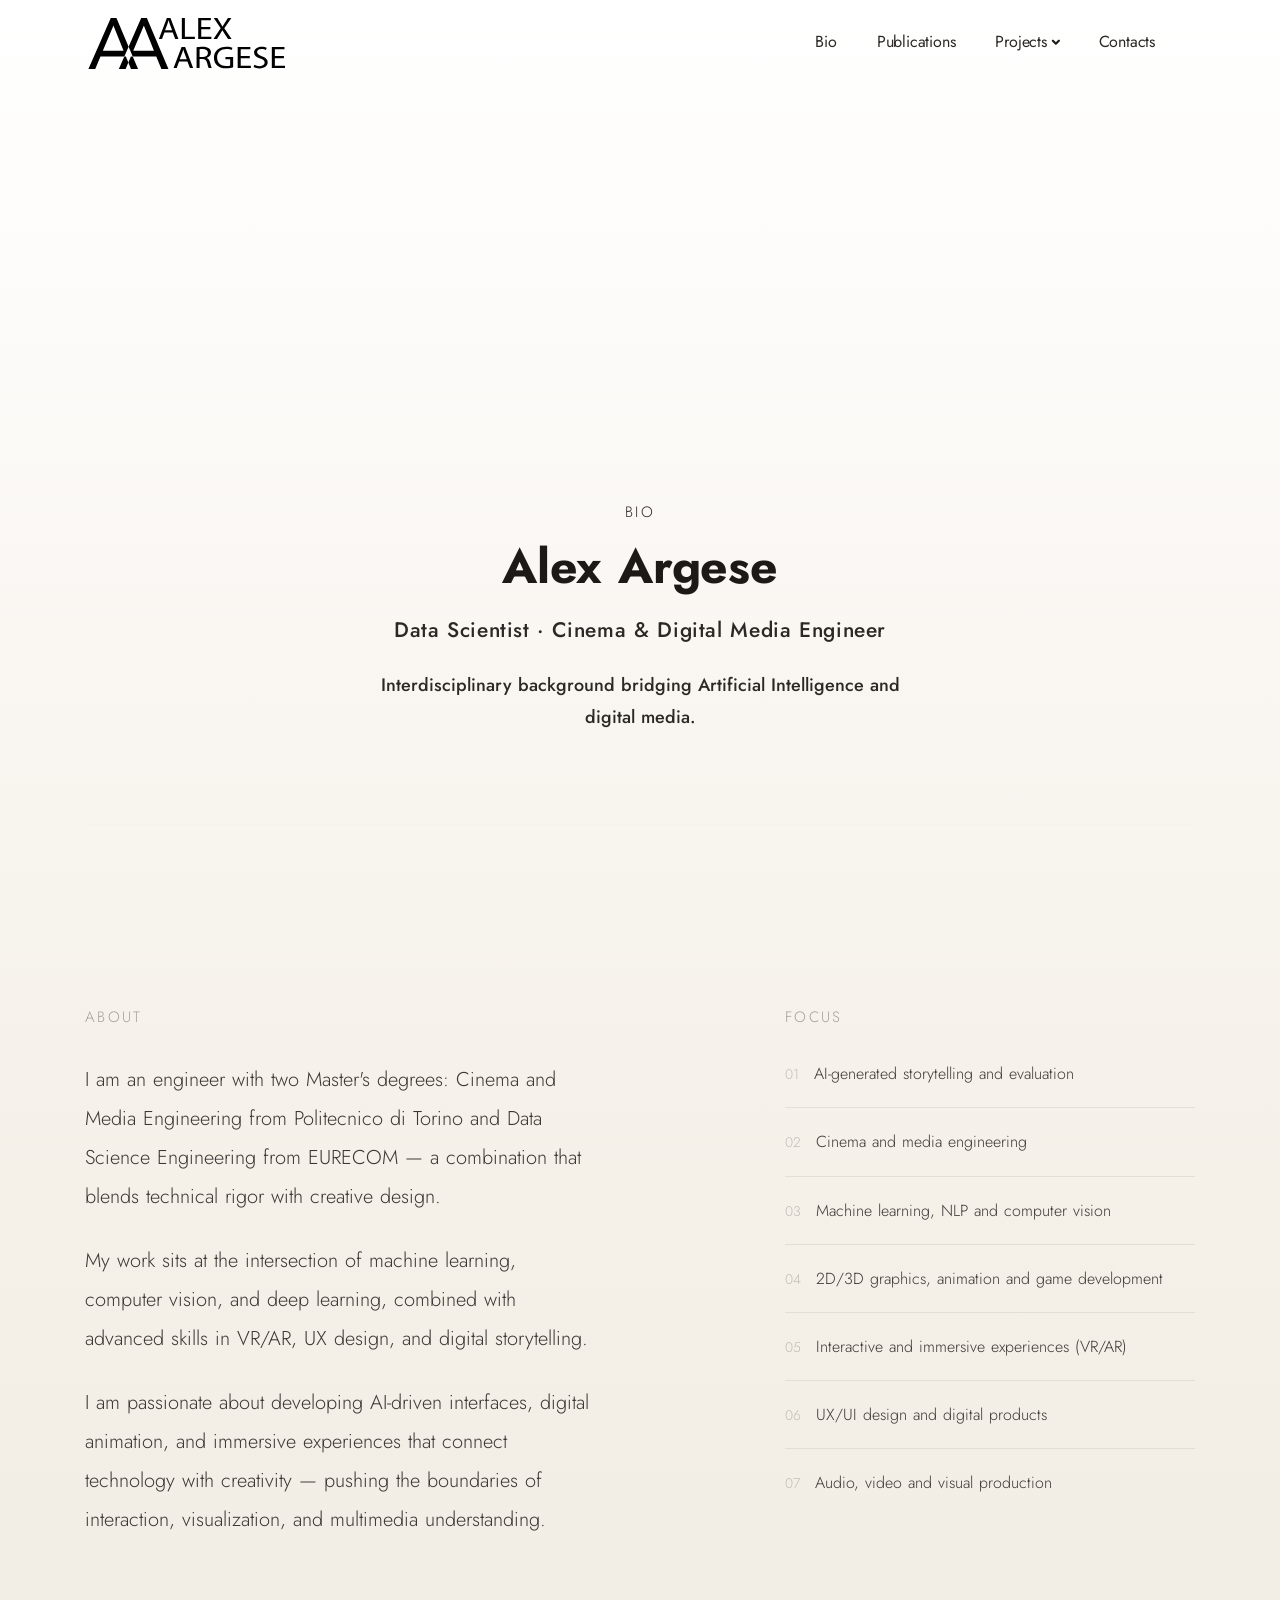
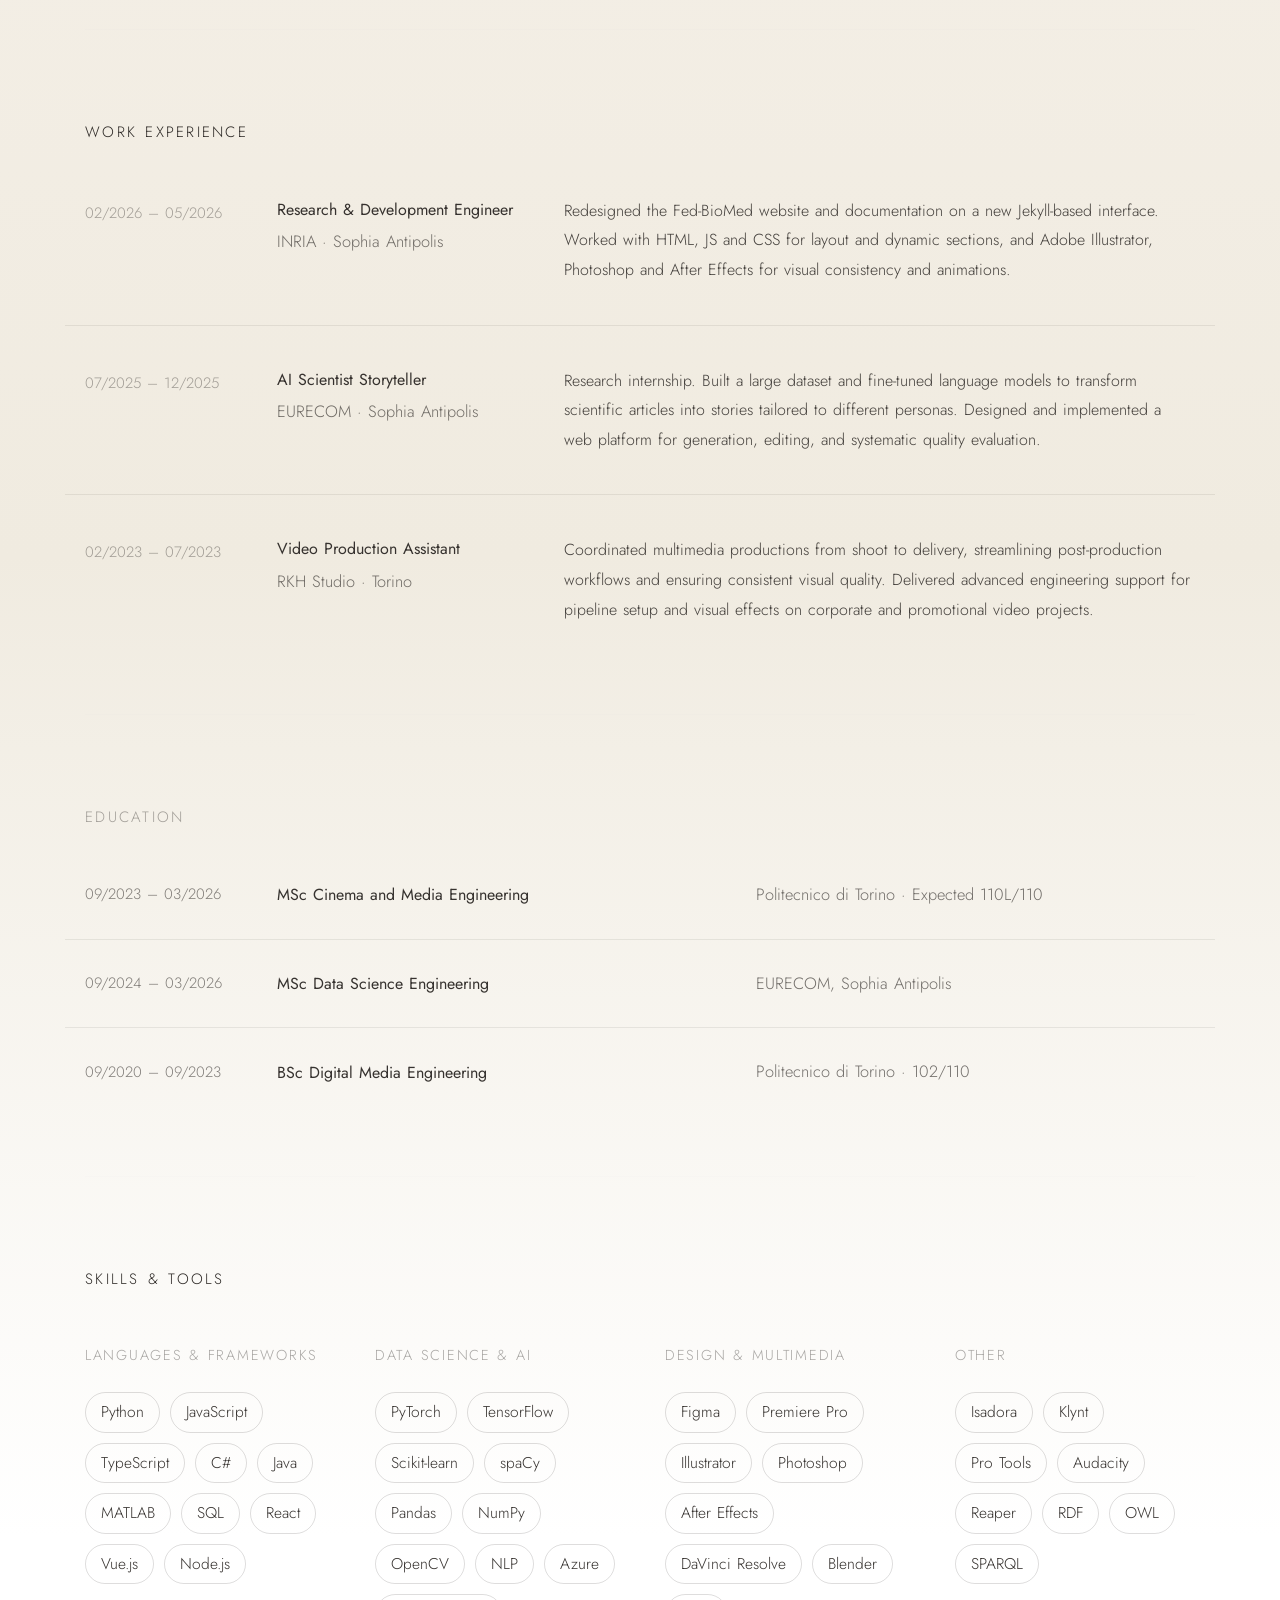
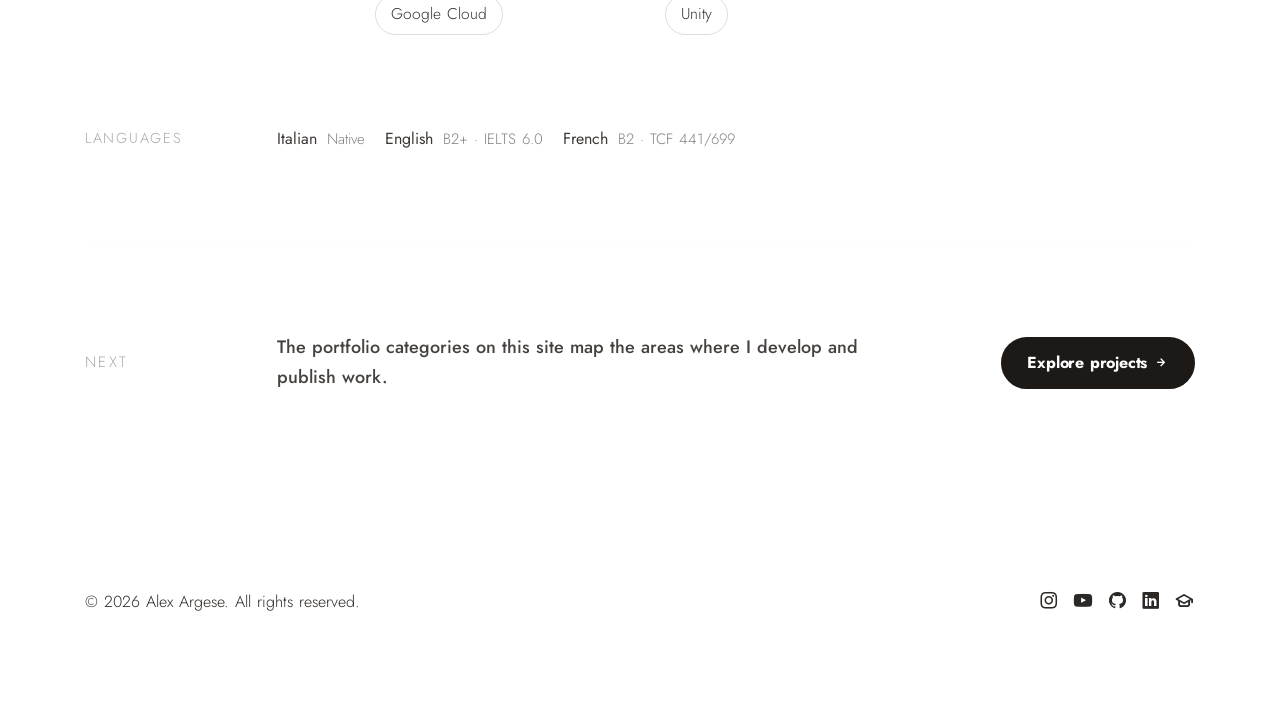
==== bio/index.html @ 66c73e97 "Initial static site build" ====
<!DOCTYPE html>
<html lang="en">
<head>
  <meta charset="utf-8">
<!-- Primary Meta Tags -->
<title> Bio </title>
<meta name="title" content=" Bio ">
<meta name="description" content=" Biography of Alex Argese — Data Scientist and Cinema & Digital Media Engineer. ">

<!-- Open Graph / Facebook -->
<meta property="og:type" content="website">
<meta property="og:url" content=" /bio/ ">
<meta property="og:title" content=" Bio ">
<meta property="og:description" content=" Biography of Alex Argese — Data Scientist and Cinema & Digital Media Engineer. ">

<meta property="og:image" content="/assets/img/favicon.webp" />


<!-- Twitter -->
<meta property="twitter:card" content="summary_large_image">
<meta property="twitter:url" content="/bio/">
<meta property="twitter:title" content=" Bio ">
<meta property="twitter:description" content=" Biography of Alex Argese — Data Scientist and Cinema & Digital Media Engineer. ">

<meta property="twitter:image" content="/assets/img/favicon.webp" />


<meta name="viewport" content="width=device-width, initial-scale=1.0" />

  <!-- Stylesheets-->
  <link rel="shortcut icon" href="/assets/img/favicon.webp" />
<link rel="stylesheet" href="/assets/css/plugins.css">

<link rel="stylesheet" href="/assets/css/styles.css">






  
</head>
<body class="">
  <div class="content-wrapper" style="background: linear-gradient(180deg, #ffffff 0%, #f5f0e8 30%, #f0ebe0 55%, #ffffff 80%);">

<header class="position-absolute w-100" style="z-index: 1000;">


<nav class="navbar navbar-expand-lg classic navbar-light">
  
    <div class="container flex-lg-row flex-nowrap align-items-center">
  
    <div class="navbar-brand w-100">
      <a href="/">
        
          <img class="w-20" src="/assets/icons/alex_logo.svg" srcset="/assets/icons/alex_logo.svg 2x" alt="" />
        
      </a>
    </div>
    <div class="navbar-collapse offcanvas offcanvas-nav offcanvas-start">
      <!-- DEBUG START -->
      <div class="offcanvas-header d-lg-none">
        <h3 class="text-white fs-30 mb-0">Alex Argese</h3>
        <button type="button" class="btn-close btn-close-white ms-auto" data-bs-dismiss="offcanvas" aria-label="Close"></button>
      </div>
      <!-- DEBUG END -->
      <div class="offcanvas-body  d-flex flex-column h-100">
        
          <!-- Standard Navigation -->
          
<ul class="navbar-nav"> 
  
  
  <li class="nav-item">
    <a class="nav-link" href="/bio/">Bio</a>
  </li>
  
  
  
  <li class="nav-item">
    <a class="nav-link" href="/publications/">Publications</a>
  </li>
  
  
  
  <li class="nav-item dropdown">
    <a class="nav-link dropdown-toggle" href="/projects/" data-bs-toggle="dropdown" data-nav-parent-link="true">Projects</a>
    <ul class="dropdown-menu">
      
      
      <li class="nav-item"><a class="dropdown-item" href="/research-projects/">Research projects</a></li>
      
      
      
      <li class="nav-item"><a class="dropdown-item" href="/websites/">Websites</a></li>
      
      
      
      <li class="nav-item"><a class="dropdown-item" href="/multimedia-projects/">Multimedia projects</a></li>
      
      
    </ul>
  </li>
  
  
  
  <li class="nav-item">
    <a class="nav-link" href="/contacts/">Contacts</a>
  </li>
  
  
</ul>


        
        
        <div class="offcanvas-footer d-lg-none">
          <div>
            <a href="mailto:argesealex@gmail.com" class="link-inverse">argesealex@gmail.com</a>
            <br />+39 329 117 1875<br />
            <nav class="nav social social-white mt-4">
              
            </nav>
          </div>
        </div>
        <!-- /.offcanvas-footer -->
      </div>
      <!-- /.offcanvas-body -->
    </div>
    <!-- /.navbar-collapse -->
    
    <div class="navbar-other ms-lg-4">
      <ul class="navbar-nav flex-row align-items-center ms-auto">
        
        
        
        
        
        
        
        
        
        
        
        
        <li class="nav-item d-lg-none">
          <button class="hamburger offcanvas-nav-btn"><span></span></button>
        </li>
      </ul>
    </div>
  
    </div>
    <!-- /.container -->
  
</nav>
<!-- /.navbar -->








</header>

<section class="wrapper" style="background: transparent;">
  <div class="container pt-18 pt-md-22 pb-10 pb-md-14 text-center">
    <div class="row">
      <div class="col-lg-8 col-xl-6 mx-auto">

        
        <div class="img-mask mask-2 mx-auto mb-8" style="width: 160px; height: 160px;" data-cue="fadeIn">
          <img src="/assets/img/photos/alex-photo.png" alt="Alex Argese" style="width: 100%; height: 100%; object-fit: cover;" />
        </div>
        

        <div data-cues="slideInDown" data-group="bio-title">
          <p class="mb-3" style="letter-spacing: 0.15em; text-transform: uppercase; font-size: 0.75rem; opacity: 0.4;">Bio</p>
          <h1 class="display-1 mb-4" style="line-height: 1.1;">Alex Argese</h1>
          
          <p class="mb-4" style="font-size: 1.05rem; font-weight: 500; opacity: 0.55; letter-spacing: 0.03em;">Data Scientist · Cinema &amp; Digital Media Engineer</p>
          
          <p class="lead mb-0 mx-auto" style="opacity: 0.85; line-height: 1.8; max-width: 38rem;">Interdisciplinary background bridging Artificial Intelligence and digital media.</p>
        </div>

      </div>
    </div>

    <hr class="mt-14 mb-0" style="opacity: 0.12;" />
  </div>
</section>

<section class="wrapper" style="background: transparent;">
  <div class="container py-12 py-md-14">
    <div class="row gx-lg-14 gy-10 align-items-start" data-cues="slideInDown">

      <!-- About text -->
      <div class="col-lg-6">
        <p class="mb-6" style="letter-spacing: 0.15em; text-transform: uppercase; font-size: 0.75rem; opacity: 0.4;">About</p>
        
        <p class="mb-5" style="opacity: 0.92; line-height: 1.95; font-size: 1rem;">I am an engineer with two Master's degrees: Cinema and Media Engineering from Politecnico di Torino and Data Science Engineering from EURECOM — a combination that blends technical rigor with creative design.</p>
        
        <p class="mb-5" style="opacity: 0.92; line-height: 1.95; font-size: 1rem;">My work sits at the intersection of machine learning, computer vision, and deep learning, combined with advanced skills in VR/AR, UX design, and digital storytelling.</p>
        
        <p class="mb-0" style="opacity: 0.92; line-height: 1.95; font-size: 1rem;">I am passionate about developing AI-driven interfaces, digital animation, and immersive experiences that connect technology with creativity — pushing the boundaries of interaction, visualization, and multimedia understanding.</p>
        
      </div>

      <!-- Focus — plain list, no card -->
      <div class="col-lg-5 offset-lg-1">
        <p class="mb-6" style="letter-spacing: 0.15em; text-transform: uppercase; font-size: 0.75rem; opacity: 0.4;">Focus</p>
        <ul class="list-unstyled mb-0">
          
          <li class="d-flex align-items-baseline mb-4" style="border-bottom: 1px solid rgba(28,25,23,0.08); padding-bottom: 1rem; ">
            <span class="me-3" style="opacity: 0.25; font-size: 0.7rem;">01</span>
            <span style="opacity: 0.92;">AI-generated storytelling and evaluation</span>
          </li>
          
          <li class="d-flex align-items-baseline mb-4" style="border-bottom: 1px solid rgba(28,25,23,0.08); padding-bottom: 1rem; ">
            <span class="me-3" style="opacity: 0.25; font-size: 0.7rem;">02</span>
            <span style="opacity: 0.92;">Cinema and media engineering</span>
          </li>
          
          <li class="d-flex align-items-baseline mb-4" style="border-bottom: 1px solid rgba(28,25,23,0.08); padding-bottom: 1rem; ">
            <span class="me-3" style="opacity: 0.25; font-size: 0.7rem;">03</span>
            <span style="opacity: 0.92;">Machine learning, NLP and computer vision</span>
          </li>
          
          <li class="d-flex align-items-baseline mb-4" style="border-bottom: 1px solid rgba(28,25,23,0.08); padding-bottom: 1rem; ">
            <span class="me-3" style="opacity: 0.25; font-size: 0.7rem;">04</span>
            <span style="opacity: 0.92;">2D/3D graphics, animation and game development</span>
          </li>
          
          <li class="d-flex align-items-baseline mb-4" style="border-bottom: 1px solid rgba(28,25,23,0.08); padding-bottom: 1rem; ">
            <span class="me-3" style="opacity: 0.25; font-size: 0.7rem;">05</span>
            <span style="opacity: 0.92;">Interactive and immersive experiences (VR/AR)</span>
          </li>
          
          <li class="d-flex align-items-baseline mb-4" style="border-bottom: 1px solid rgba(28,25,23,0.08); padding-bottom: 1rem; ">
            <span class="me-3" style="opacity: 0.25; font-size: 0.7rem;">06</span>
            <span style="opacity: 0.92;">UX/UI design and digital products</span>
          </li>
          
          <li class="d-flex align-items-baseline " style="border-bottom: 1px solid rgba(28,25,23,0.08); padding-bottom: 1rem; border-bottom: none; padding-bottom: 0;">
            <span class="me-3" style="opacity: 0.25; font-size: 0.7rem;">07</span>
            <span style="opacity: 0.92;">Audio, video and visual production</span>
          </li>
          
        </ul>
      </div>

    </div>
  </div>
  <div class="container"><hr style="opacity: 0.12; margin: 0;" /></div>
</section>

<section class="wrapper" style="background: transparent;">
  <div class="container py-12 py-md-14">

    <p class="mb-10" style="letter-spacing: 0.15em; text-transform: uppercase; font-size: 0.75rem; opacity: 0.4;" data-cue="slideInDown">Work Experience</p>

    
    <div class="row gx-lg-8 align-items-start pb-8 mb-8" style="border-bottom: 1px solid rgba(28,25,23,0.08);" data-cue="slideInDown">

      <!-- Period -->
      <div class="col-lg-2">
        <p class="mb-0" style="font-size: 0.75rem; opacity: 0.4; padding-top: 0.25rem;">02/2026 – 05/2026</p>
      </div>

      <!-- Role + company -->
      <div class="col-lg-3">
        <p class="mb-1" style="font-weight: 400; opacity: 0.95;">Research &amp; Development Engineer</p>
        <p class="mb-0" style="font-size: 0.82rem; opacity: 0.65;">INRIA · Sophia Antipolis</p>
      </div>

      <!-- Description -->
      <div class="col-lg-7 mt-3 mt-lg-0">
        <p class="mb-0" style="opacity: 0.88; line-height: 1.85;">Redesigned the Fed-BioMed website and documentation on a new Jekyll-based interface. Worked with HTML, JS and CSS for layout and dynamic sections, and Adobe Illustrator, Photoshop and After Effects for visual consistency and animations.</p>
      </div>

    </div>
    
    <div class="row gx-lg-8 align-items-start pb-8 mb-8" style="border-bottom: 1px solid rgba(28,25,23,0.08);" data-cue="slideInDown">

      <!-- Period -->
      <div class="col-lg-2">
        <p class="mb-0" style="font-size: 0.75rem; opacity: 0.4; padding-top: 0.25rem;">07/2025 – 12/2025</p>
      </div>

      <!-- Role + company -->
      <div class="col-lg-3">
        <p class="mb-1" style="font-weight: 400; opacity: 0.95;">AI Scientist Storyteller</p>
        <p class="mb-0" style="font-size: 0.82rem; opacity: 0.65;">EURECOM · Sophia Antipolis</p>
      </div>

      <!-- Description -->
      <div class="col-lg-7 mt-3 mt-lg-0">
        <p class="mb-0" style="opacity: 0.88; line-height: 1.85;">Research internship. Built a large dataset and fine-tuned language models to transform scientific articles into stories tailored to different personas. Designed and implemented a web platform for generation, editing, and systematic quality evaluation.</p>
      </div>

    </div>
    
    <div class="row gx-lg-8 align-items-start " style="" data-cue="slideInDown">

      <!-- Period -->
      <div class="col-lg-2">
        <p class="mb-0" style="font-size: 0.75rem; opacity: 0.4; padding-top: 0.25rem;">02/2023 – 07/2023</p>
      </div>

      <!-- Role + company -->
      <div class="col-lg-3">
        <p class="mb-1" style="font-weight: 400; opacity: 0.95;">Video Production Assistant</p>
        <p class="mb-0" style="font-size: 0.82rem; opacity: 0.65;">RKH Studio · Torino</p>
      </div>

      <!-- Description -->
      <div class="col-lg-7 mt-3 mt-lg-0">
        <p class="mb-0" style="opacity: 0.88; line-height: 1.85;">Coordinated multimedia productions from shoot to delivery, streamlining post-production workflows and ensuring consistent visual quality. Delivered advanced engineering support for pipeline setup and visual effects on corporate and promotional video projects.</p>
      </div>

    </div>
    

  </div>
  <div class="container"><hr style="opacity: 0.12; margin: 0;" /></div>
</section>

<section class="wrapper" style="background: transparent;">
  <div class="container py-12 py-md-14">

    <div class="row gx-lg-8 mb-10" data-cue="slideInDown">
      <div class="col-lg-2">
        <p class="mb-0" style="letter-spacing: 0.15em; text-transform: uppercase; font-size: 0.75rem; opacity: 0.4;">Education</p>
      </div>
    </div>

    
    <div class="row gx-lg-8 align-items-center pb-6 mb-6" style="border-bottom: 1px solid rgba(28,25,23,0.08);" data-cue="slideInDown">
      <div class="col-lg-2">
        <p class="mb-0" style="font-size: 0.75rem; opacity: 0.58;">09/2023 – 03/2026</p>
      </div>
      <div class="col-lg-5">
        <p class="mb-0" style="font-weight: 400; opacity: 0.95;">MSc Cinema and Media Engineering</p>
      </div>
      <div class="col-lg-5 mt-1 mt-lg-0">
        <p class="mb-0" style="font-size: 0.82rem; opacity: 0.65;">Politecnico di Torino · Expected 110L/110</p>
      </div>
    </div>
    
    <div class="row gx-lg-8 align-items-center pb-6 mb-6" style="border-bottom: 1px solid rgba(28,25,23,0.08);" data-cue="slideInDown">
      <div class="col-lg-2">
        <p class="mb-0" style="font-size: 0.75rem; opacity: 0.58;">09/2024 – 03/2026</p>
      </div>
      <div class="col-lg-5">
        <p class="mb-0" style="font-weight: 400; opacity: 0.95;">MSc Data Science Engineering</p>
      </div>
      <div class="col-lg-5 mt-1 mt-lg-0">
        <p class="mb-0" style="font-size: 0.82rem; opacity: 0.65;">EURECOM, Sophia Antipolis</p>
      </div>
    </div>
    
    <div class="row gx-lg-8 align-items-center " style="" data-cue="slideInDown">
      <div class="col-lg-2">
        <p class="mb-0" style="font-size: 0.75rem; opacity: 0.58;">09/2020 – 09/2023</p>
      </div>
      <div class="col-lg-5">
        <p class="mb-0" style="font-weight: 400; opacity: 0.95;">BSc Digital Media Engineering</p>
      </div>
      <div class="col-lg-5 mt-1 mt-lg-0">
        <p class="mb-0" style="font-size: 0.82rem; opacity: 0.65;">Politecnico di Torino · 102/110</p>
      </div>
    </div>
    

  </div>
  <div class="container"><hr style="opacity: 0.12; margin: 0;" /></div>
</section>

<section class="wrapper" style="background: transparent;">
  <div class="container py-12 py-md-14">

    <p class="mb-10" style="letter-spacing: 0.15em; text-transform: uppercase; font-size: 0.75rem; opacity: 0.4;" data-cue="slideInDown">Skills &amp; Tools</p>

    <!-- Skill groups — flat grid, no cards -->
    <div class="row gx-lg-10 gy-10 mb-14" data-cues="slideInDown">
      
      <div class="col-md-6 col-lg-3">
        <p class="mb-5" style="font-size: 0.72rem; opacity: 0.4; text-transform: uppercase; letter-spacing: 0.12em;">Languages &amp; Frameworks</p>
        <div class="d-flex flex-wrap gap-2">
          
          <span style="display: inline-block; padding: 0.3rem 0.75rem; border: 1px solid rgba(28,25,23,0.15); border-radius: 2rem; font-size: 0.78rem; opacity: 0.95;">Python</span>
          
          <span style="display: inline-block; padding: 0.3rem 0.75rem; border: 1px solid rgba(28,25,23,0.15); border-radius: 2rem; font-size: 0.78rem; opacity: 0.95;">JavaScript</span>
          
          <span style="display: inline-block; padding: 0.3rem 0.75rem; border: 1px solid rgba(28,25,23,0.15); border-radius: 2rem; font-size: 0.78rem; opacity: 0.95;">TypeScript</span>
          
          <span style="display: inline-block; padding: 0.3rem 0.75rem; border: 1px solid rgba(28,25,23,0.15); border-radius: 2rem; font-size: 0.78rem; opacity: 0.95;">C#</span>
          
          <span style="display: inline-block; padding: 0.3rem 0.75rem; border: 1px solid rgba(28,25,23,0.15); border-radius: 2rem; font-size: 0.78rem; opacity: 0.95;">Java</span>
          
          <span style="display: inline-block; padding: 0.3rem 0.75rem; border: 1px solid rgba(28,25,23,0.15); border-radius: 2rem; font-size: 0.78rem; opacity: 0.95;">MATLAB</span>
          
          <span style="display: inline-block; padding: 0.3rem 0.75rem; border: 1px solid rgba(28,25,23,0.15); border-radius: 2rem; font-size: 0.78rem; opacity: 0.95;">SQL</span>
          
          <span style="display: inline-block; padding: 0.3rem 0.75rem; border: 1px solid rgba(28,25,23,0.15); border-radius: 2rem; font-size: 0.78rem; opacity: 0.95;">React</span>
          
          <span style="display: inline-block; padding: 0.3rem 0.75rem; border: 1px solid rgba(28,25,23,0.15); border-radius: 2rem; font-size: 0.78rem; opacity: 0.95;">Vue.js</span>
          
          <span style="display: inline-block; padding: 0.3rem 0.75rem; border: 1px solid rgba(28,25,23,0.15); border-radius: 2rem; font-size: 0.78rem; opacity: 0.95;">Node.js</span>
          
        </div>
      </div>
      
      <div class="col-md-6 col-lg-3">
        <p class="mb-5" style="font-size: 0.72rem; opacity: 0.4; text-transform: uppercase; letter-spacing: 0.12em;">Data Science &amp; AI</p>
        <div class="d-flex flex-wrap gap-2">
          
          <span style="display: inline-block; padding: 0.3rem 0.75rem; border: 1px solid rgba(28,25,23,0.15); border-radius: 2rem; font-size: 0.78rem; opacity: 0.95;">PyTorch</span>
          
          <span style="display: inline-block; padding: 0.3rem 0.75rem; border: 1px solid rgba(28,25,23,0.15); border-radius: 2rem; font-size: 0.78rem; opacity: 0.95;">TensorFlow</span>
          
          <span style="display: inline-block; padding: 0.3rem 0.75rem; border: 1px solid rgba(28,25,23,0.15); border-radius: 2rem; font-size: 0.78rem; opacity: 0.95;">Scikit-learn</span>
          
          <span style="display: inline-block; padding: 0.3rem 0.75rem; border: 1px solid rgba(28,25,23,0.15); border-radius: 2rem; font-size: 0.78rem; opacity: 0.95;">spaCy</span>
          
          <span style="display: inline-block; padding: 0.3rem 0.75rem; border: 1px solid rgba(28,25,23,0.15); border-radius: 2rem; font-size: 0.78rem; opacity: 0.95;">Pandas</span>
          
          <span style="display: inline-block; padding: 0.3rem 0.75rem; border: 1px solid rgba(28,25,23,0.15); border-radius: 2rem; font-size: 0.78rem; opacity: 0.95;">NumPy</span>
          
          <span style="display: inline-block; padding: 0.3rem 0.75rem; border: 1px solid rgba(28,25,23,0.15); border-radius: 2rem; font-size: 0.78rem; opacity: 0.95;">OpenCV</span>
          
          <span style="display: inline-block; padding: 0.3rem 0.75rem; border: 1px solid rgba(28,25,23,0.15); border-radius: 2rem; font-size: 0.78rem; opacity: 0.95;">NLP</span>
          
          <span style="display: inline-block; padding: 0.3rem 0.75rem; border: 1px solid rgba(28,25,23,0.15); border-radius: 2rem; font-size: 0.78rem; opacity: 0.95;">Azure</span>
          
          <span style="display: inline-block; padding: 0.3rem 0.75rem; border: 1px solid rgba(28,25,23,0.15); border-radius: 2rem; font-size: 0.78rem; opacity: 0.95;">Google Cloud</span>
          
        </div>
      </div>
      
      <div class="col-md-6 col-lg-3">
        <p class="mb-5" style="font-size: 0.72rem; opacity: 0.4; text-transform: uppercase; letter-spacing: 0.12em;">Design &amp; Multimedia</p>
        <div class="d-flex flex-wrap gap-2">
          
          <span style="display: inline-block; padding: 0.3rem 0.75rem; border: 1px solid rgba(28,25,23,0.15); border-radius: 2rem; font-size: 0.78rem; opacity: 0.95;">Figma</span>
          
          <span style="display: inline-block; padding: 0.3rem 0.75rem; border: 1px solid rgba(28,25,23,0.15); border-radius: 2rem; font-size: 0.78rem; opacity: 0.95;">Premiere Pro</span>
          
          <span style="display: inline-block; padding: 0.3rem 0.75rem; border: 1px solid rgba(28,25,23,0.15); border-radius: 2rem; font-size: 0.78rem; opacity: 0.95;">Illustrator</span>
          
          <span style="display: inline-block; padding: 0.3rem 0.75rem; border: 1px solid rgba(28,25,23,0.15); border-radius: 2rem; font-size: 0.78rem; opacity: 0.95;">Photoshop</span>
          
          <span style="display: inline-block; padding: 0.3rem 0.75rem; border: 1px solid rgba(28,25,23,0.15); border-radius: 2rem; font-size: 0.78rem; opacity: 0.95;">After Effects</span>
          
          <span style="display: inline-block; padding: 0.3rem 0.75rem; border: 1px solid rgba(28,25,23,0.15); border-radius: 2rem; font-size: 0.78rem; opacity: 0.95;">DaVinci Resolve</span>
          
          <span style="display: inline-block; padding: 0.3rem 0.75rem; border: 1px solid rgba(28,25,23,0.15); border-radius: 2rem; font-size: 0.78rem; opacity: 0.95;">Blender</span>
          
          <span style="display: inline-block; padding: 0.3rem 0.75rem; border: 1px solid rgba(28,25,23,0.15); border-radius: 2rem; font-size: 0.78rem; opacity: 0.95;">Unity</span>
          
        </div>
      </div>
      
      <div class="col-md-6 col-lg-3">
        <p class="mb-5" style="font-size: 0.72rem; opacity: 0.4; text-transform: uppercase; letter-spacing: 0.12em;">Other</p>
        <div class="d-flex flex-wrap gap-2">
          
          <span style="display: inline-block; padding: 0.3rem 0.75rem; border: 1px solid rgba(28,25,23,0.15); border-radius: 2rem; font-size: 0.78rem; opacity: 0.95;">Isadora</span>
          
          <span style="display: inline-block; padding: 0.3rem 0.75rem; border: 1px solid rgba(28,25,23,0.15); border-radius: 2rem; font-size: 0.78rem; opacity: 0.95;">Klynt</span>
          
          <span style="display: inline-block; padding: 0.3rem 0.75rem; border: 1px solid rgba(28,25,23,0.15); border-radius: 2rem; font-size: 0.78rem; opacity: 0.95;">Pro Tools</span>
          
          <span style="display: inline-block; padding: 0.3rem 0.75rem; border: 1px solid rgba(28,25,23,0.15); border-radius: 2rem; font-size: 0.78rem; opacity: 0.95;">Audacity</span>
          
          <span style="display: inline-block; padding: 0.3rem 0.75rem; border: 1px solid rgba(28,25,23,0.15); border-radius: 2rem; font-size: 0.78rem; opacity: 0.95;">Reaper</span>
          
          <span style="display: inline-block; padding: 0.3rem 0.75rem; border: 1px solid rgba(28,25,23,0.15); border-radius: 2rem; font-size: 0.78rem; opacity: 0.95;">RDF</span>
          
          <span style="display: inline-block; padding: 0.3rem 0.75rem; border: 1px solid rgba(28,25,23,0.15); border-radius: 2rem; font-size: 0.78rem; opacity: 0.95;">OWL</span>
          
          <span style="display: inline-block; padding: 0.3rem 0.75rem; border: 1px solid rgba(28,25,23,0.15); border-radius: 2rem; font-size: 0.78rem; opacity: 0.95;">SPARQL</span>
          
        </div>
      </div>
      
    </div>

    <!-- Languages — inline row -->
    <div class="row gx-lg-8 align-items-center" data-cue="slideInDown">
      <div class="col-lg-2">
        <p class="mb-4 mb-lg-0" style="font-size: 0.72rem; opacity: 0.4; text-transform: uppercase; letter-spacing: 0.12em;">Languages</p>
      </div>
      <div class="col-lg-10">
        <div class="d-flex flex-wrap gap-4">
          
          <div class="d-flex align-items-baseline gap-2">
            <span style="font-weight: 400; opacity: 0.92;">Italian</span>
            <span style="font-size: 0.75rem; opacity: 0.58;">Native</span>
          </div>
          
          <div class="d-flex align-items-baseline gap-2">
            <span style="font-weight: 400; opacity: 0.92;">English</span>
            <span style="font-size: 0.75rem; opacity: 0.58;">B2+ · IELTS 6.0</span>
          </div>
          
          <div class="d-flex align-items-baseline gap-2">
            <span style="font-weight: 400; opacity: 0.92;">French</span>
            <span style="font-size: 0.75rem; opacity: 0.58;">B2 · TCF 441/699</span>
          </div>
          
        </div>
      </div>
    </div>

  </div>
  <div class="container"><hr style="opacity: 0.12; margin: 0;" /></div>
</section>

<section class="wrapper" style="background: transparent;">
  <div class="container py-12 py-md-14">
    <div class="row gx-lg-8 align-items-center" data-cues="slideInDown">

      <div class="col-lg-2">
        <p class="mb-4 mb-lg-0" style="letter-spacing: 0.15em; text-transform: uppercase; font-size: 0.75rem; opacity: 0.4;">Next</p>
      </div>

      <div class="col-lg-7">
        <p class="lead mb-0" style="opacity: 0.88;">The portfolio categories on this site map the areas where I develop and publish work.</p>
      </div>

      <div class="col-lg-3 mt-5 mt-lg-0 text-lg-end">
        <a href="/projects/" class="btn btn-primary rounded-pill btn-icon btn-icon-end">
          Explore projects <i class="uil uil-arrow-right"></i>
        </a>
      </div>

    </div>
  </div>
</section>









<footer class="bg-white text-dark">
  <div class="container py-13 py-md-15">
    <div class="d-md-flex align-items-center justify-content-between">
  <p class="mb-2 mb-lg-0">© 2026 Alex Argese. All rights reserved.</p>
  <nav class="nav social social-muted mb-0 text-md-end">
    
      <a href="https://www.instagram.com/alex_argese/"><i class="uil uil-instagram"></i></a>
    
      <a href="https://www.youtube.com/@alexargese3462"><i class="uil uil-youtube"></i></a>
    
      <a href="https://github.com/AlexArgese"><i class="uil uil-github"></i></a>
    
      <a href="https://www.linkedin.com/in/alex-argese-870228276/"><i class="uil uil-linkedin"></i></a>
    
      <a href="https://scholar.google.com/citations?user=CiZTclIAAAAJ&amp;hl=it&amp;oi=ao"><i class="uil uil-graduation-cap"></i></a>
    
    
  </nav>
  <!-- /.social -->
</div>
  </div>
</footer>


</div>

  <!-- Modals -->
  

  

  <!-- Scroll To Top Button -->
  
<div class="progress-wrap active-progress">
    <svg class="progress-circle svg-content" width="100%" height="100%" viewBox="-1 -1 102 102">
      <path d="M50,1 a49,49 0 0,1 0,98 a49,49 0 0,1 0,-98" style="transition: stroke-dashoffset 10ms linear 0s; stroke-dasharray: 307.919px, 307.919px; stroke-dashoffset: 0px;"></path>
    </svg>
  </div>

  <!-- Site Scripts-->
  <script src="/assets/js/bootstrap.bundle.js"></script>
<script src="/assets/js/plugins.js"></script>
<script src="/assets/js/theme.js"></script>

</body>
</html>
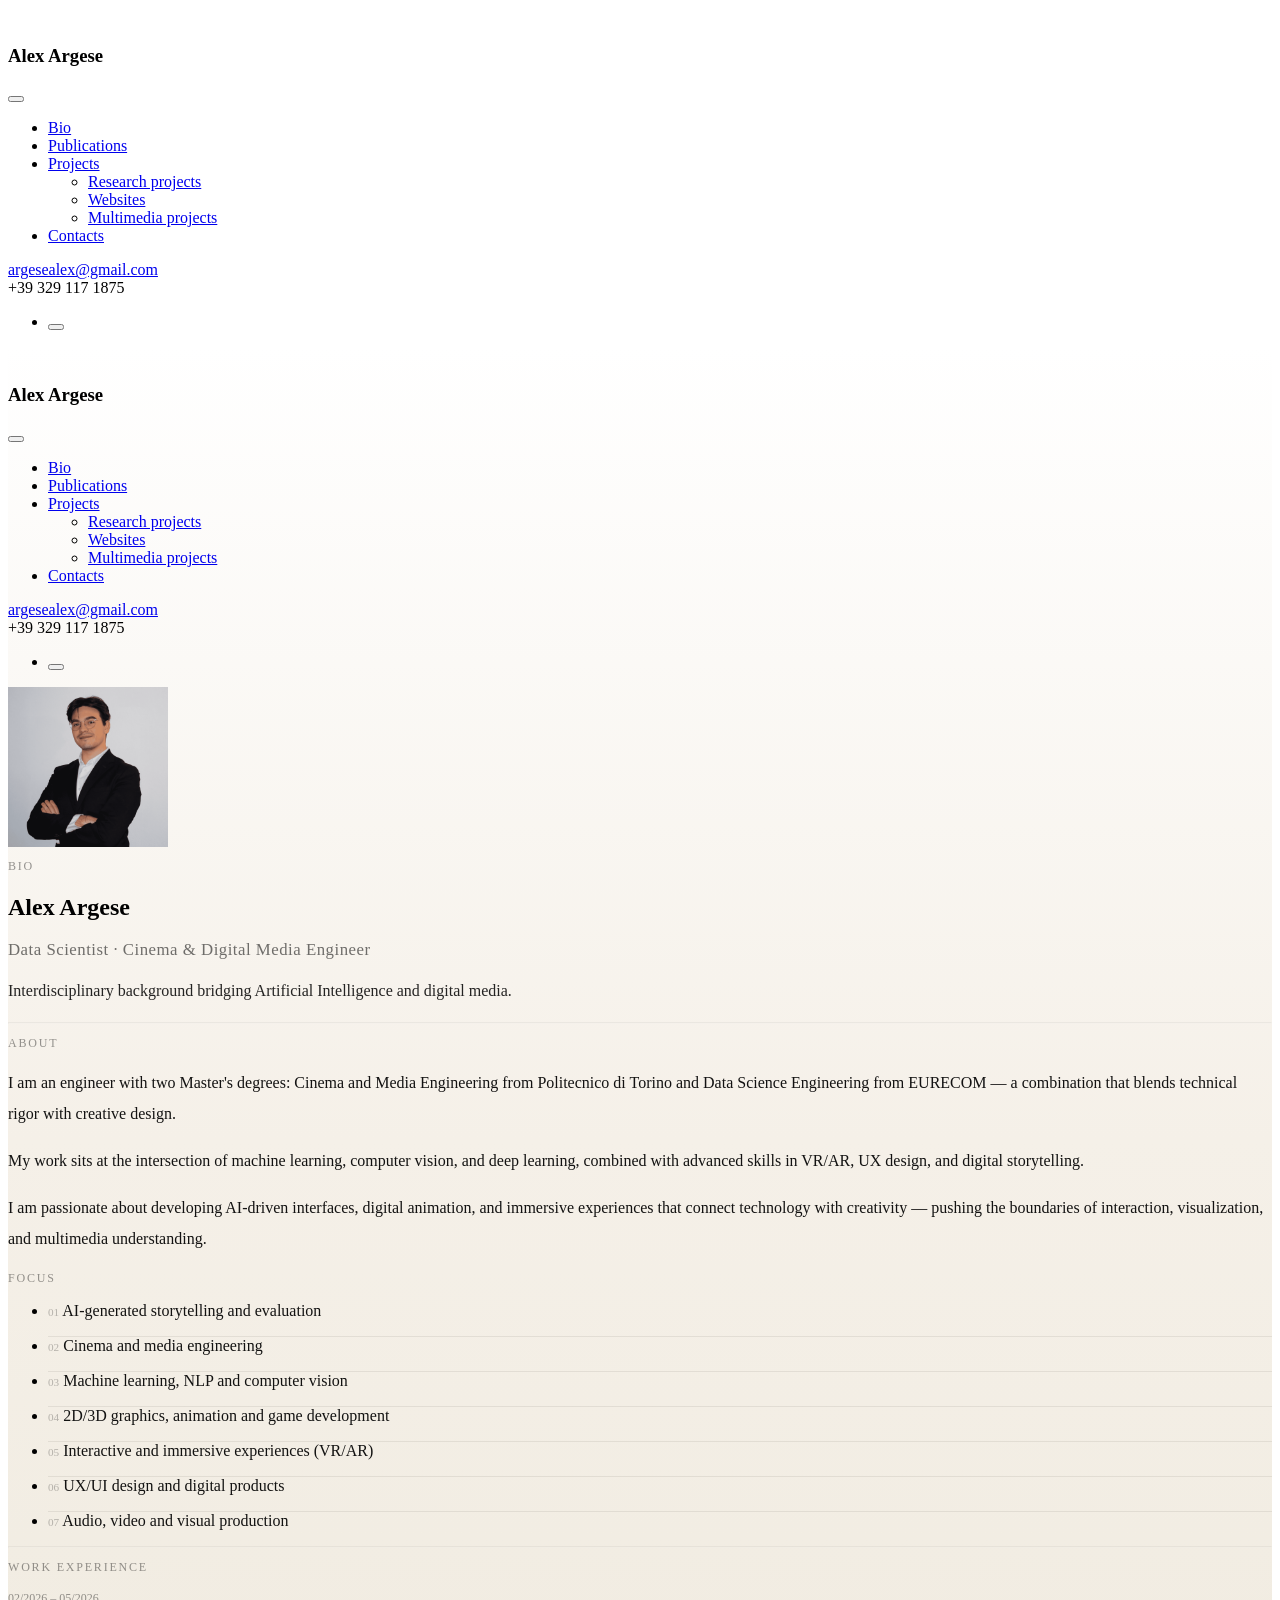
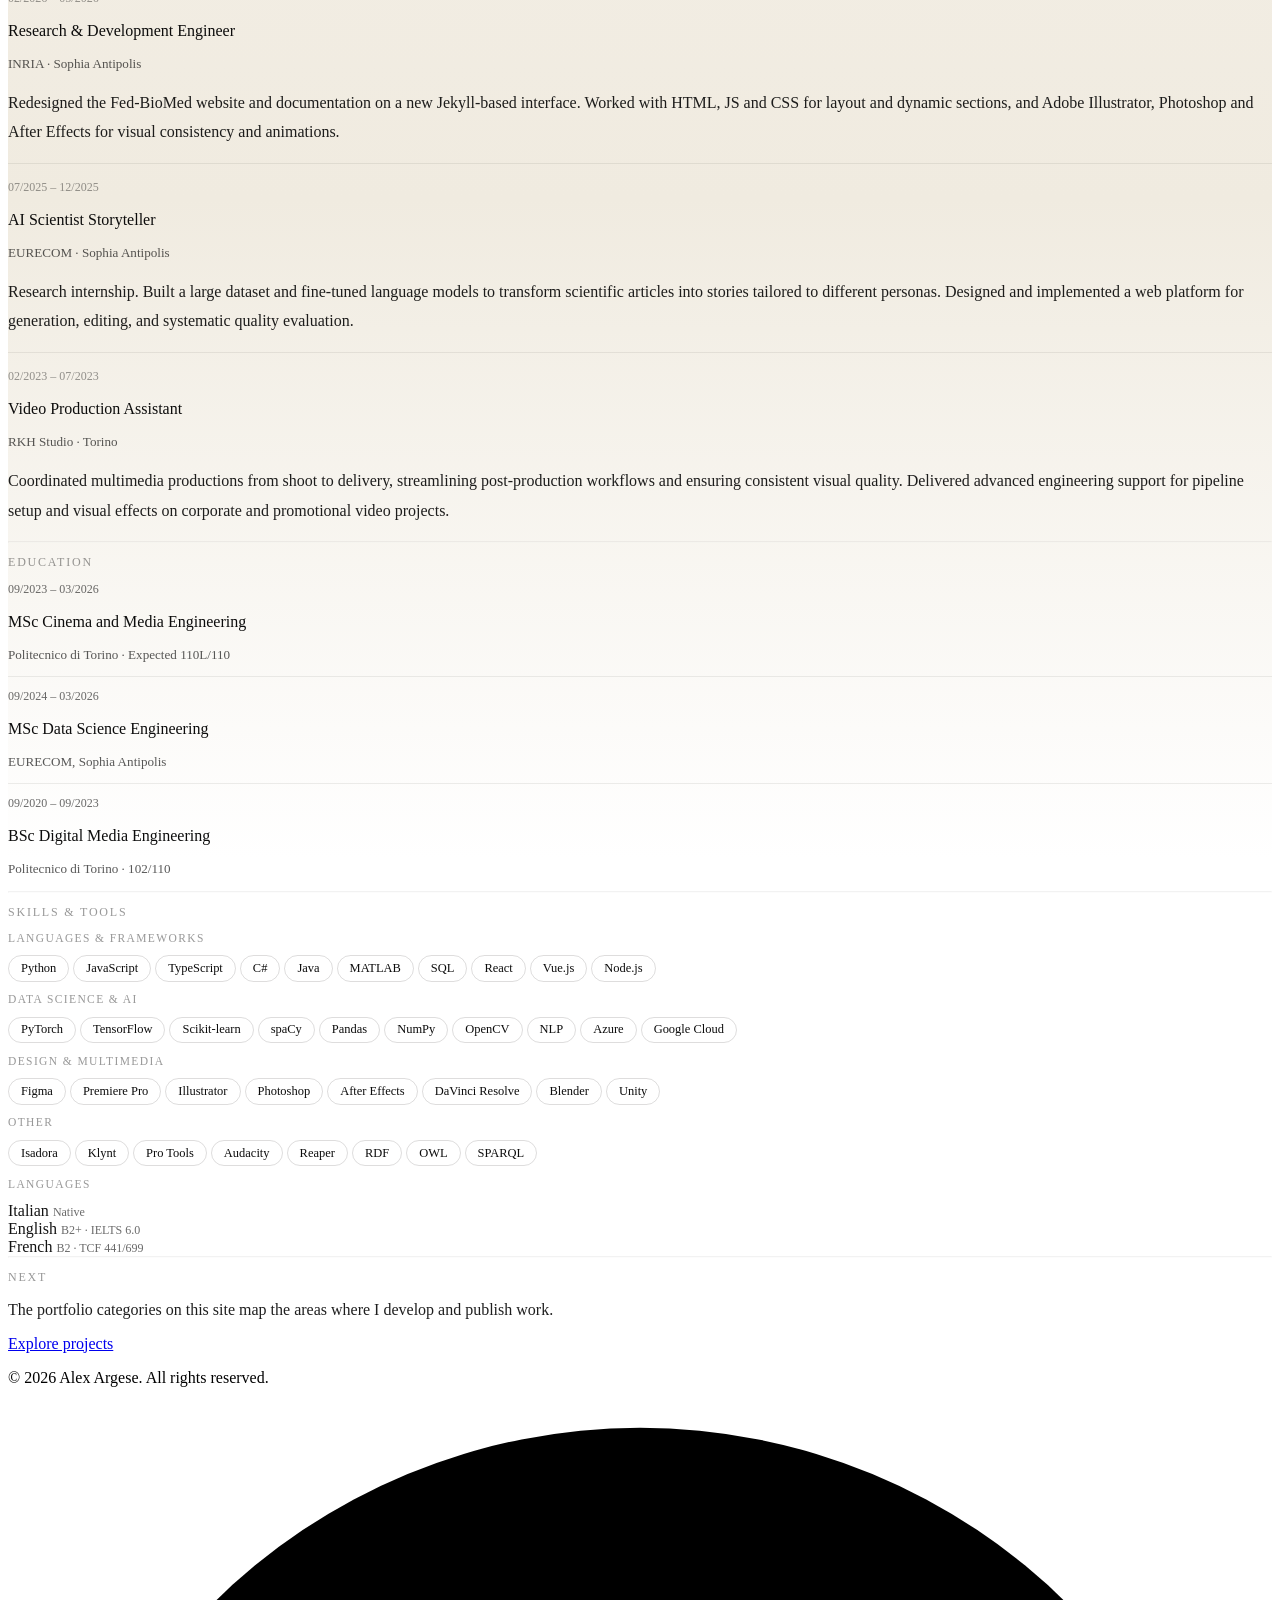
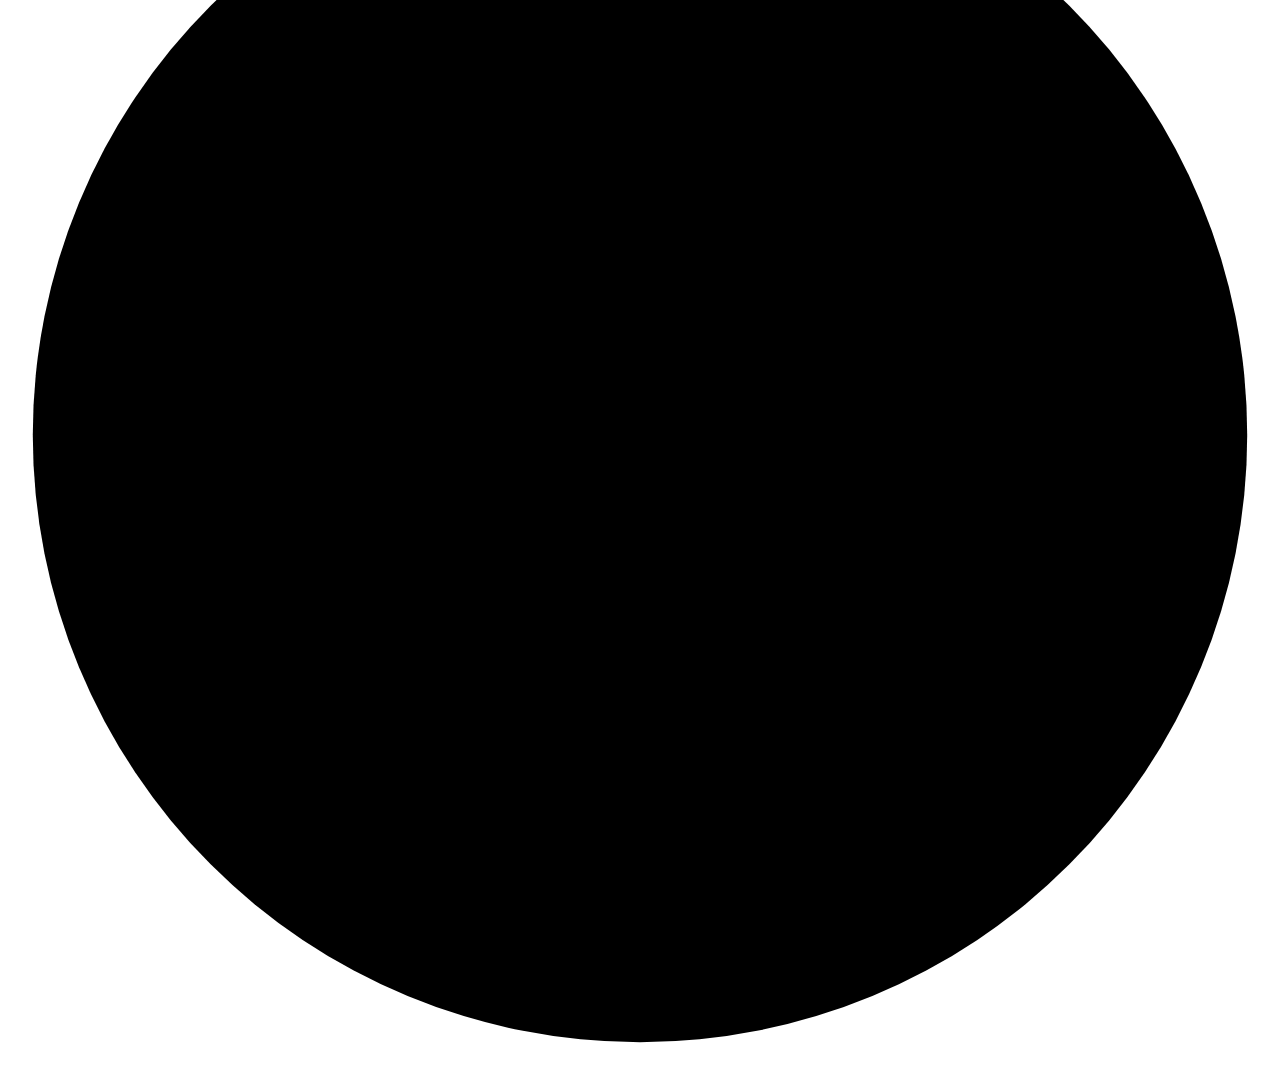
==== commit fc2100eb: "fix baseurl" ====
--- a/bio/index.html
+++ b/bio/index.html
@@ -13,7 +13,7 @@
 <meta property="og:title" content=" Bio ">
 <meta property="og:description" content=" Biography of Alex Argese — Data Scientist and Cinema & Digital Media Engineer. ">
 
-<meta property="og:image" content="/assets/img/favicon.webp" />
+<meta property="og:image" content="/new-website/assets/img/favicon.webp" />
 
 
 <!-- Twitter -->
@@ -22,16 +22,16 @@
 <meta property="twitter:title" content=" Bio ">
 <meta property="twitter:description" content=" Biography of Alex Argese — Data Scientist and Cinema & Digital Media Engineer. ">
 
-<meta property="twitter:image" content="/assets/img/favicon.webp" />
+<meta property="twitter:image" content="/new-website/assets/img/favicon.webp" />
 
 
 <meta name="viewport" content="width=device-width, initial-scale=1.0" />
 
   <!-- Stylesheets-->
-  <link rel="shortcut icon" href="/assets/img/favicon.webp" />
-<link rel="stylesheet" href="/assets/css/plugins.css">
-
-<link rel="stylesheet" href="/assets/css/styles.css">
+  <link rel="shortcut icon" href="/new-website/assets/img/favicon.webp" />
+<link rel="stylesheet" href="/new-website/assets/css/plugins.css">
+
+<link rel="stylesheet" href="/new-website/assets/css/styles.css">
 
 
 
@@ -51,9 +51,9 @@
     <div class="container flex-lg-row flex-nowrap align-items-center">
   
     <div class="navbar-brand w-100">
-      <a href="/">
-        
-          <img class="w-20" src="/assets/icons/alex_logo.svg" srcset="/assets/icons/alex_logo.svg 2x" alt="" />
+      <a href="/new-website/">
+        
+          <img class="w-20" src="/new-website/assets/icons/alex_logo.svg" srcset="/new-website/assets/icons/alex_logo.svg 2x" alt="" />
         
       </a>
     </div>
@@ -72,31 +72,31 @@
   
   
   <li class="nav-item">
-    <a class="nav-link" href="/bio/">Bio</a>
+    <a class="nav-link" href="/new-website/bio/">Bio</a>
   </li>
   
   
   
   <li class="nav-item">
-    <a class="nav-link" href="/publications/">Publications</a>
+    <a class="nav-link" href="/new-website/publications/">Publications</a>
   </li>
   
   
   
   <li class="nav-item dropdown">
-    <a class="nav-link dropdown-toggle" href="/projects/" data-bs-toggle="dropdown" data-nav-parent-link="true">Projects</a>
+    <a class="nav-link dropdown-toggle" href="/new-website/projects/" data-bs-toggle="dropdown" data-nav-parent-link="true">Projects</a>
     <ul class="dropdown-menu">
       
       
-      <li class="nav-item"><a class="dropdown-item" href="/research-projects/">Research projects</a></li>
-      
-      
-      
-      <li class="nav-item"><a class="dropdown-item" href="/websites/">Websites</a></li>
-      
-      
-      
-      <li class="nav-item"><a class="dropdown-item" href="/multimedia-projects/">Multimedia projects</a></li>
+      <li class="nav-item"><a class="dropdown-item" href="/new-website/research-projects/">Research projects</a></li>
+      
+      
+      
+      <li class="nav-item"><a class="dropdown-item" href="/new-website/websites/">Websites</a></li>
+      
+      
+      
+      <li class="nav-item"><a class="dropdown-item" href="/new-website/multimedia-projects/">Multimedia projects</a></li>
       
       
     </ul>
@@ -105,7 +105,7 @@
   
   
   <li class="nav-item">
-    <a class="nav-link" href="/contacts/">Contacts</a>
+    <a class="nav-link" href="/new-website/contacts/">Contacts</a>
   </li>
   
   
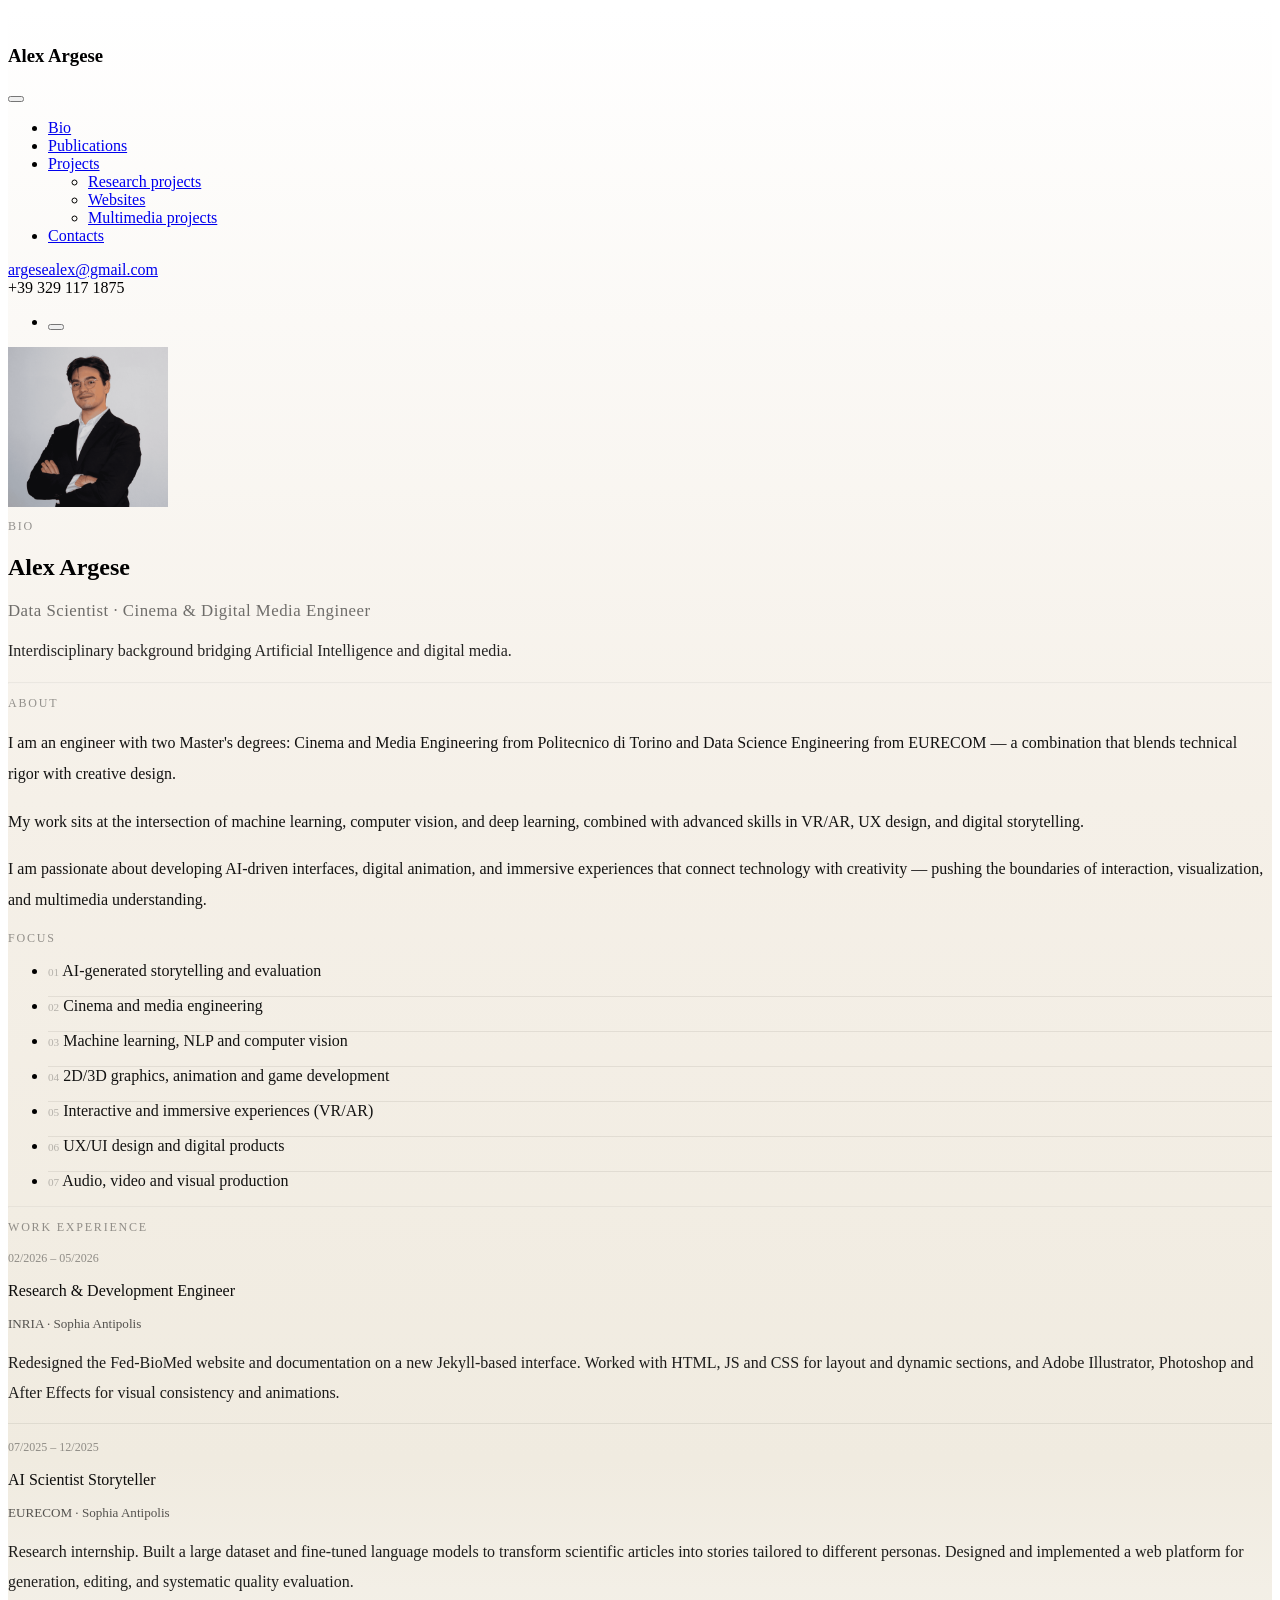
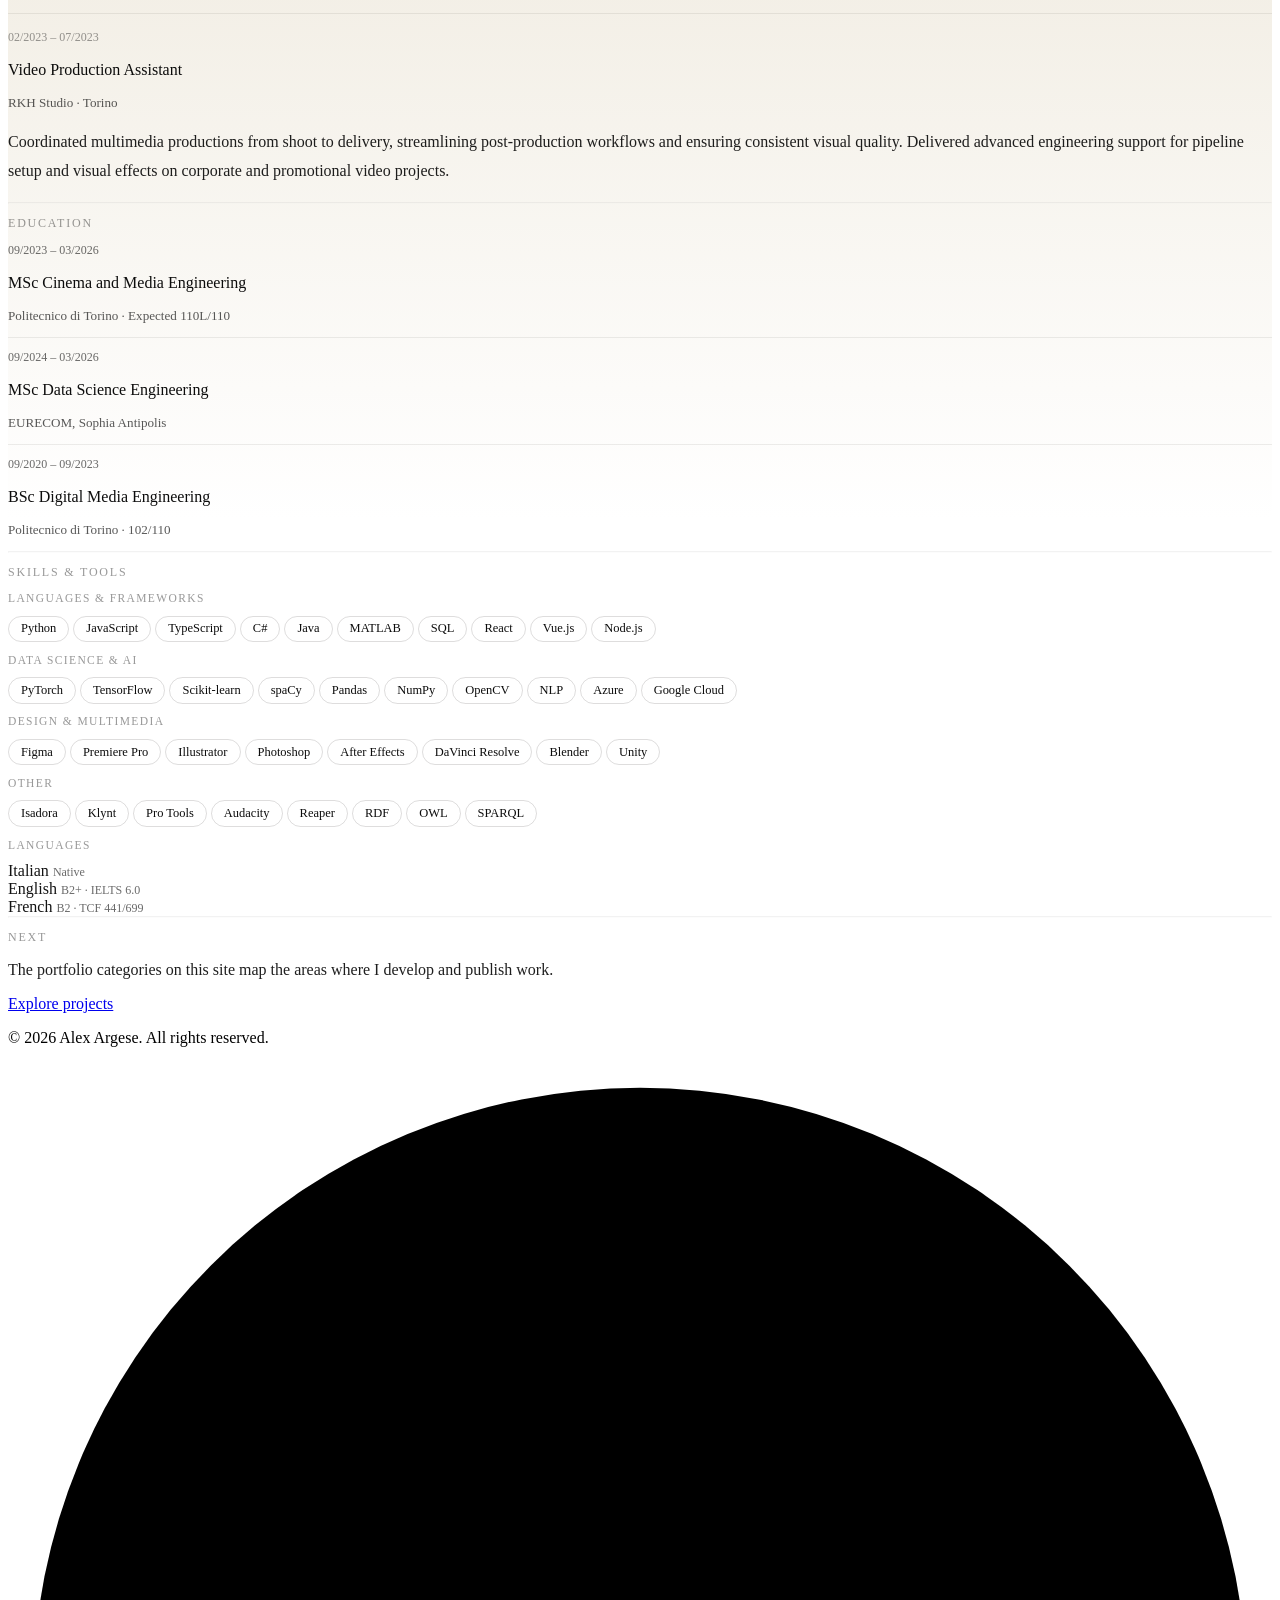
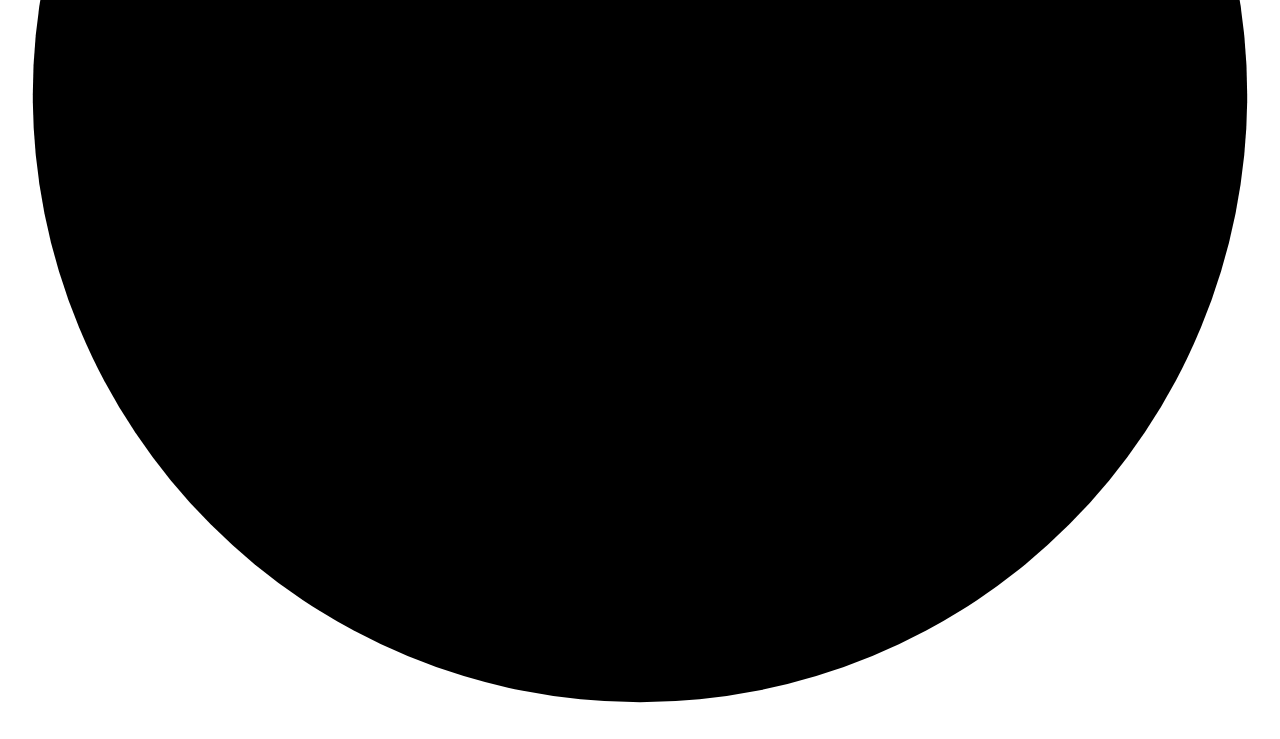
==== commit 0dd3e08f: "fix css" ====
--- a/bio/index.html
+++ b/bio/index.html
@@ -588,9 +588,9 @@
   </div>
 
   <!-- Site Scripts-->
-  <script src="/assets/js/bootstrap.bundle.js"></script>
-<script src="/assets/js/plugins.js"></script>
-<script src="/assets/js/theme.js"></script>
+  <script src="/new-website/assets/js/bootstrap.bundle.js"></script>
+<script src="/new-website/assets/js/plugins.js"></script>
+<script src="/new-website/assets/js/theme.js"></script>
 
 </body>
 </html>
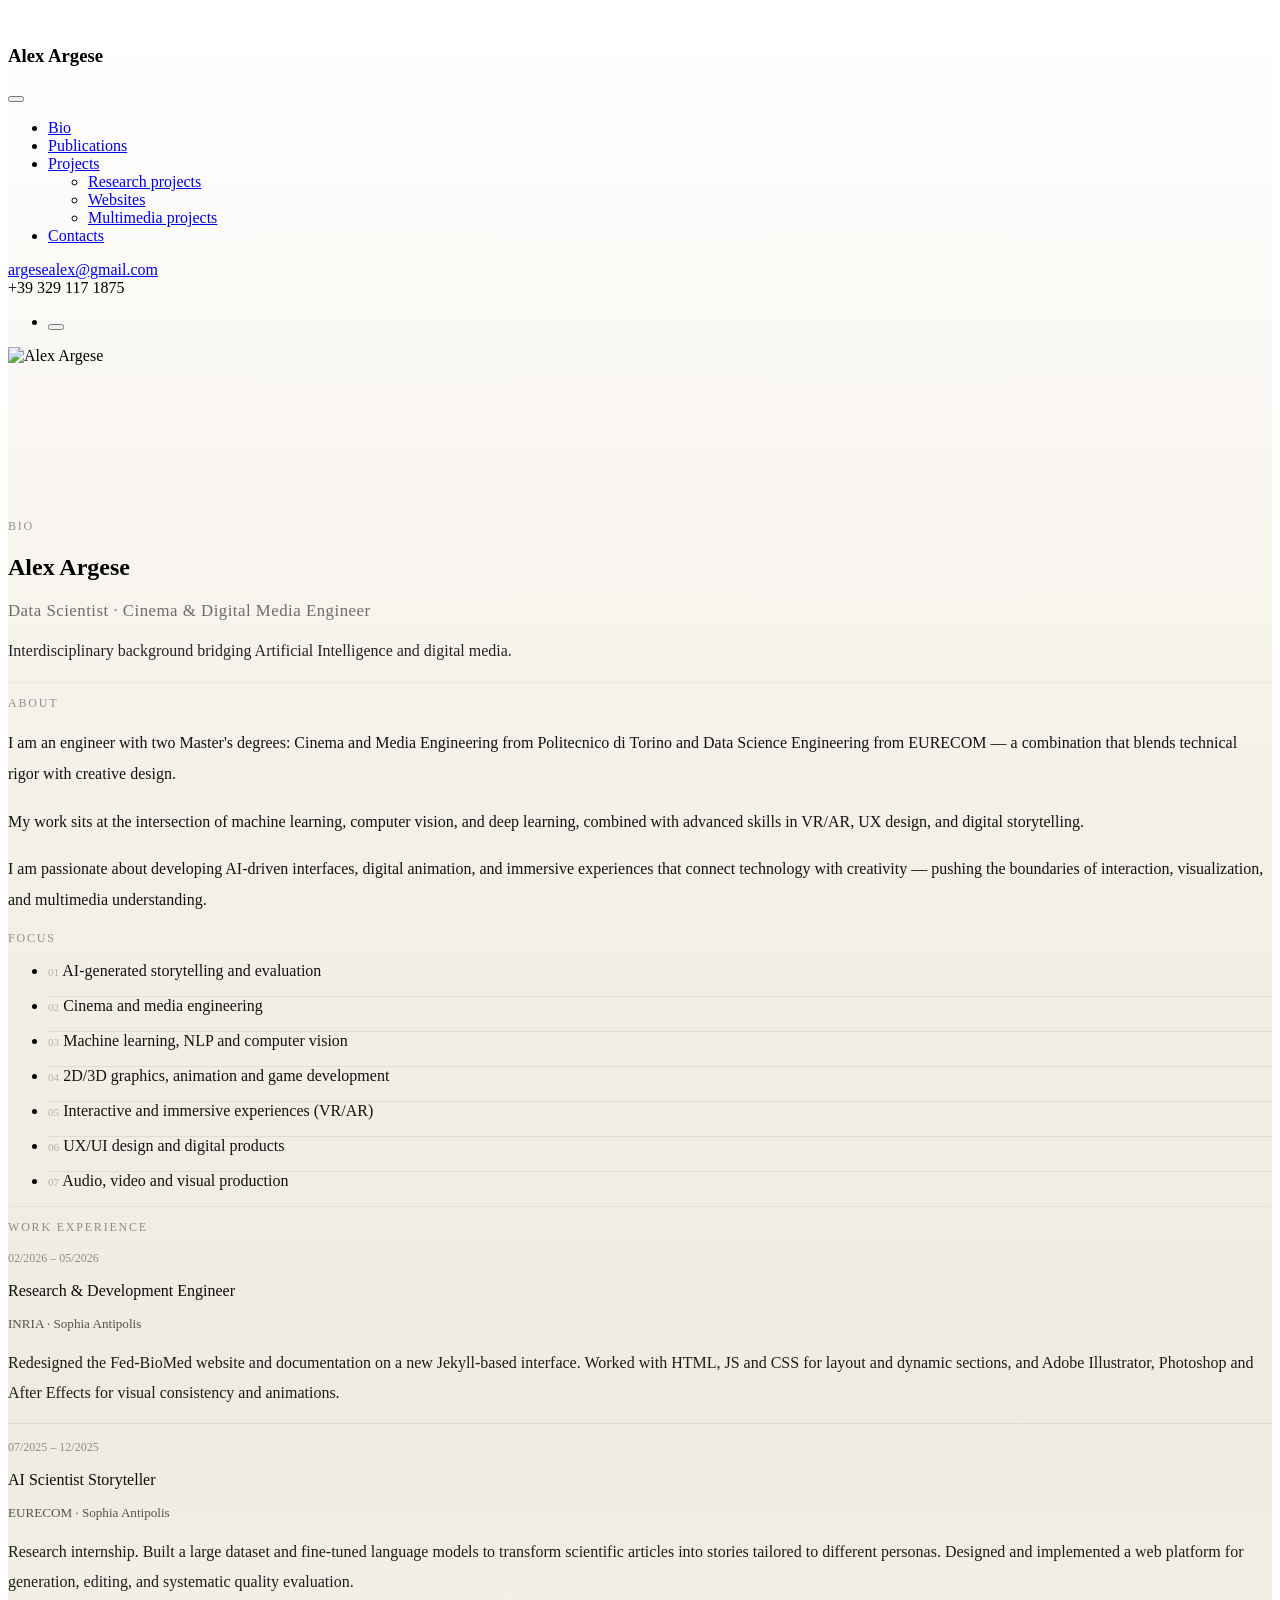
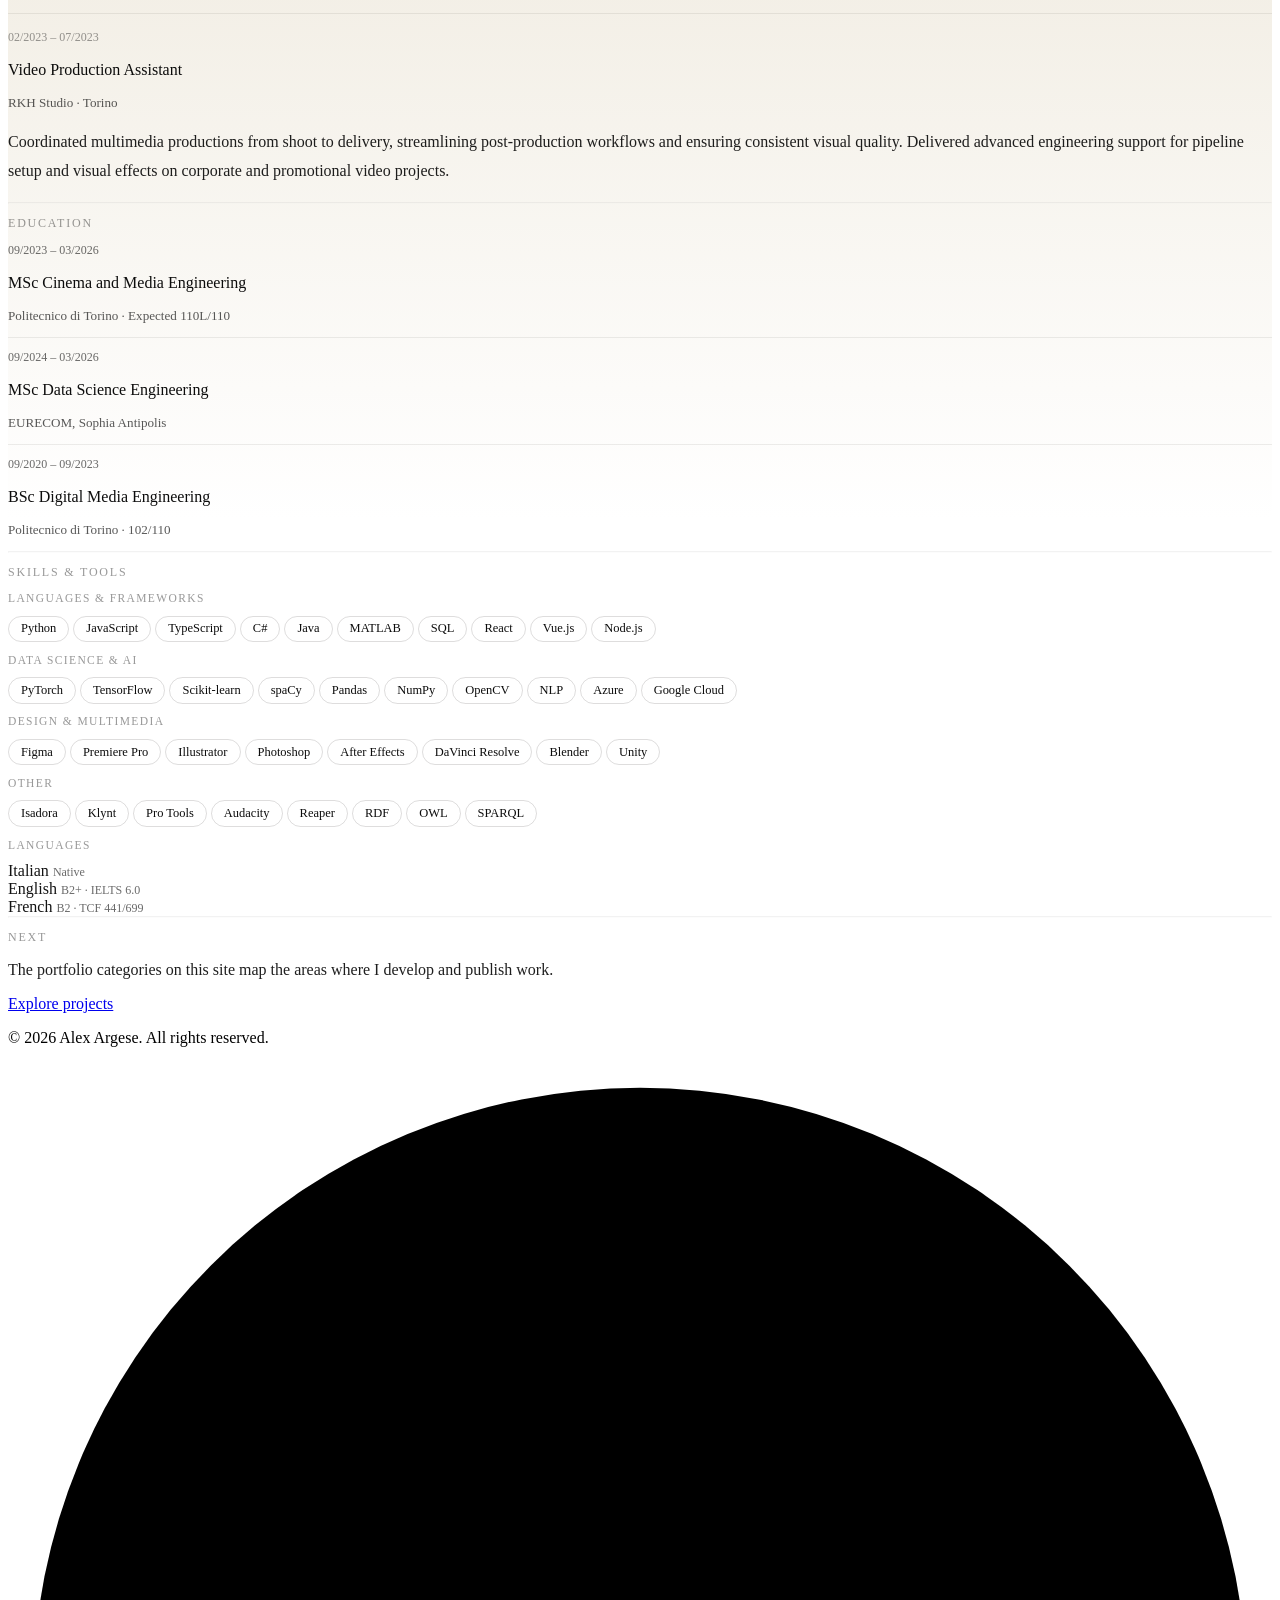
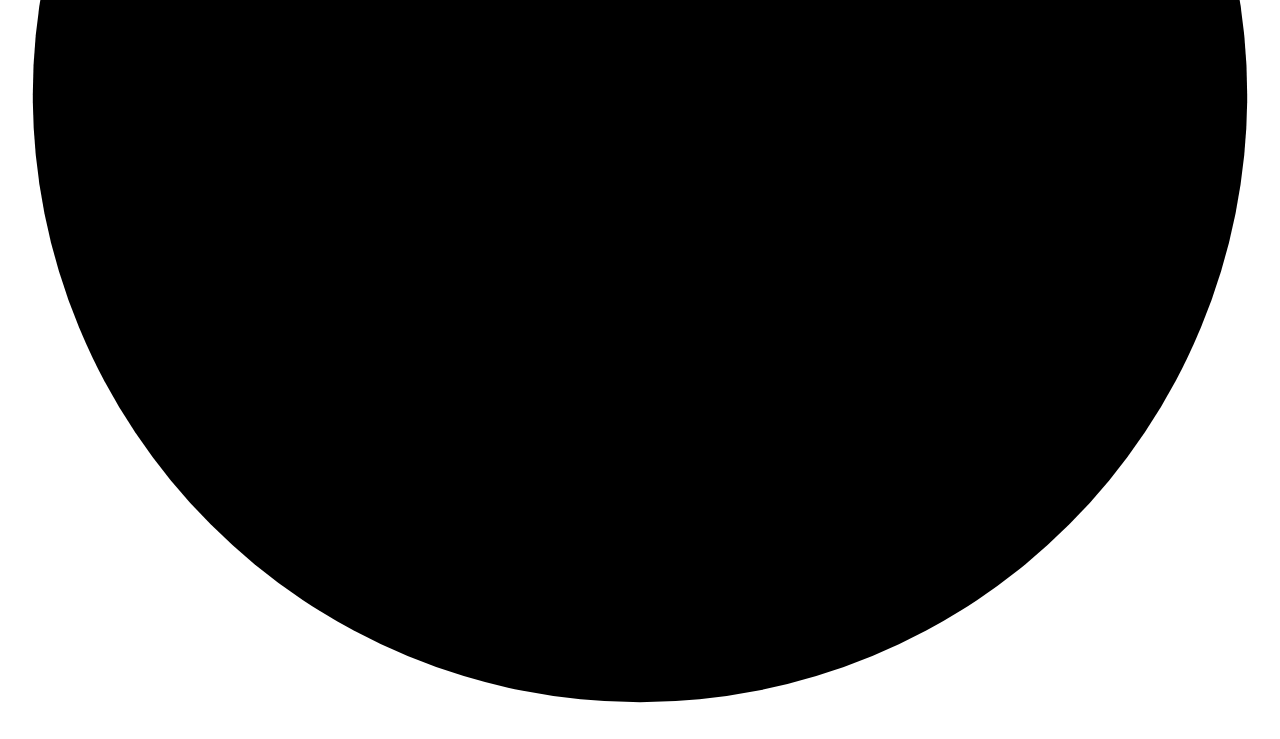
==== commit 32685102: "fix paths" ====
--- a/bio/index.html
+++ b/bio/index.html
@@ -171,7 +171,7 @@
 
         
         <div class="img-mask mask-2 mx-auto mb-8" style="width: 160px; height: 160px;" data-cue="fadeIn">
-          <img src="/assets/img/photos/alex-photo.png" alt="Alex Argese" style="width: 100%; height: 100%; object-fit: cover;" />
+          <img src="/new-website/assets/img/photos/alex-photo.png" alt="Alex Argese" style="width: 100%; height: 100%; object-fit: cover;" />
         </div>
         
 
@@ -531,7 +531,7 @@
       </div>
 
       <div class="col-lg-3 mt-5 mt-lg-0 text-lg-end">
-        <a href="/projects/" class="btn btn-primary rounded-pill btn-icon btn-icon-end">
+        <a href="/new-website/projects/" class="btn btn-primary rounded-pill btn-icon btn-icon-end">
           Explore projects <i class="uil uil-arrow-right"></i>
         </a>
       </div>
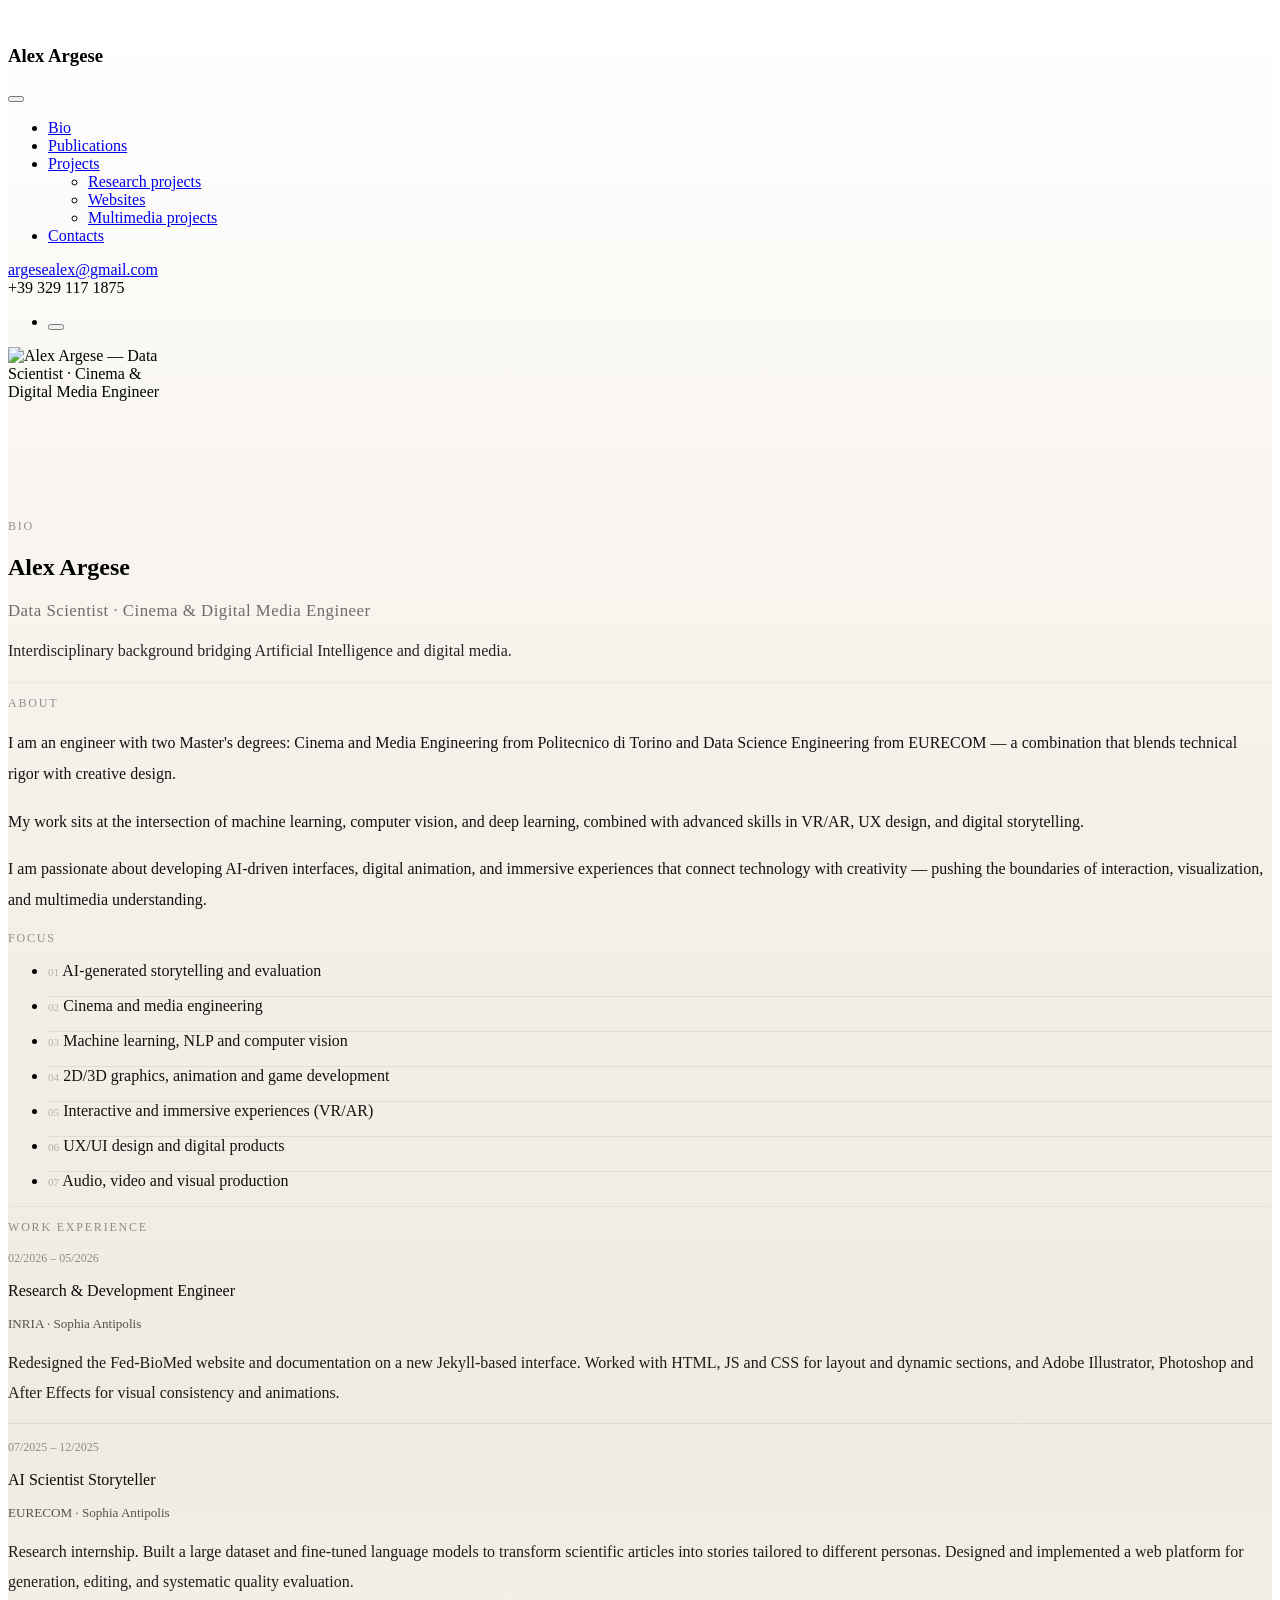
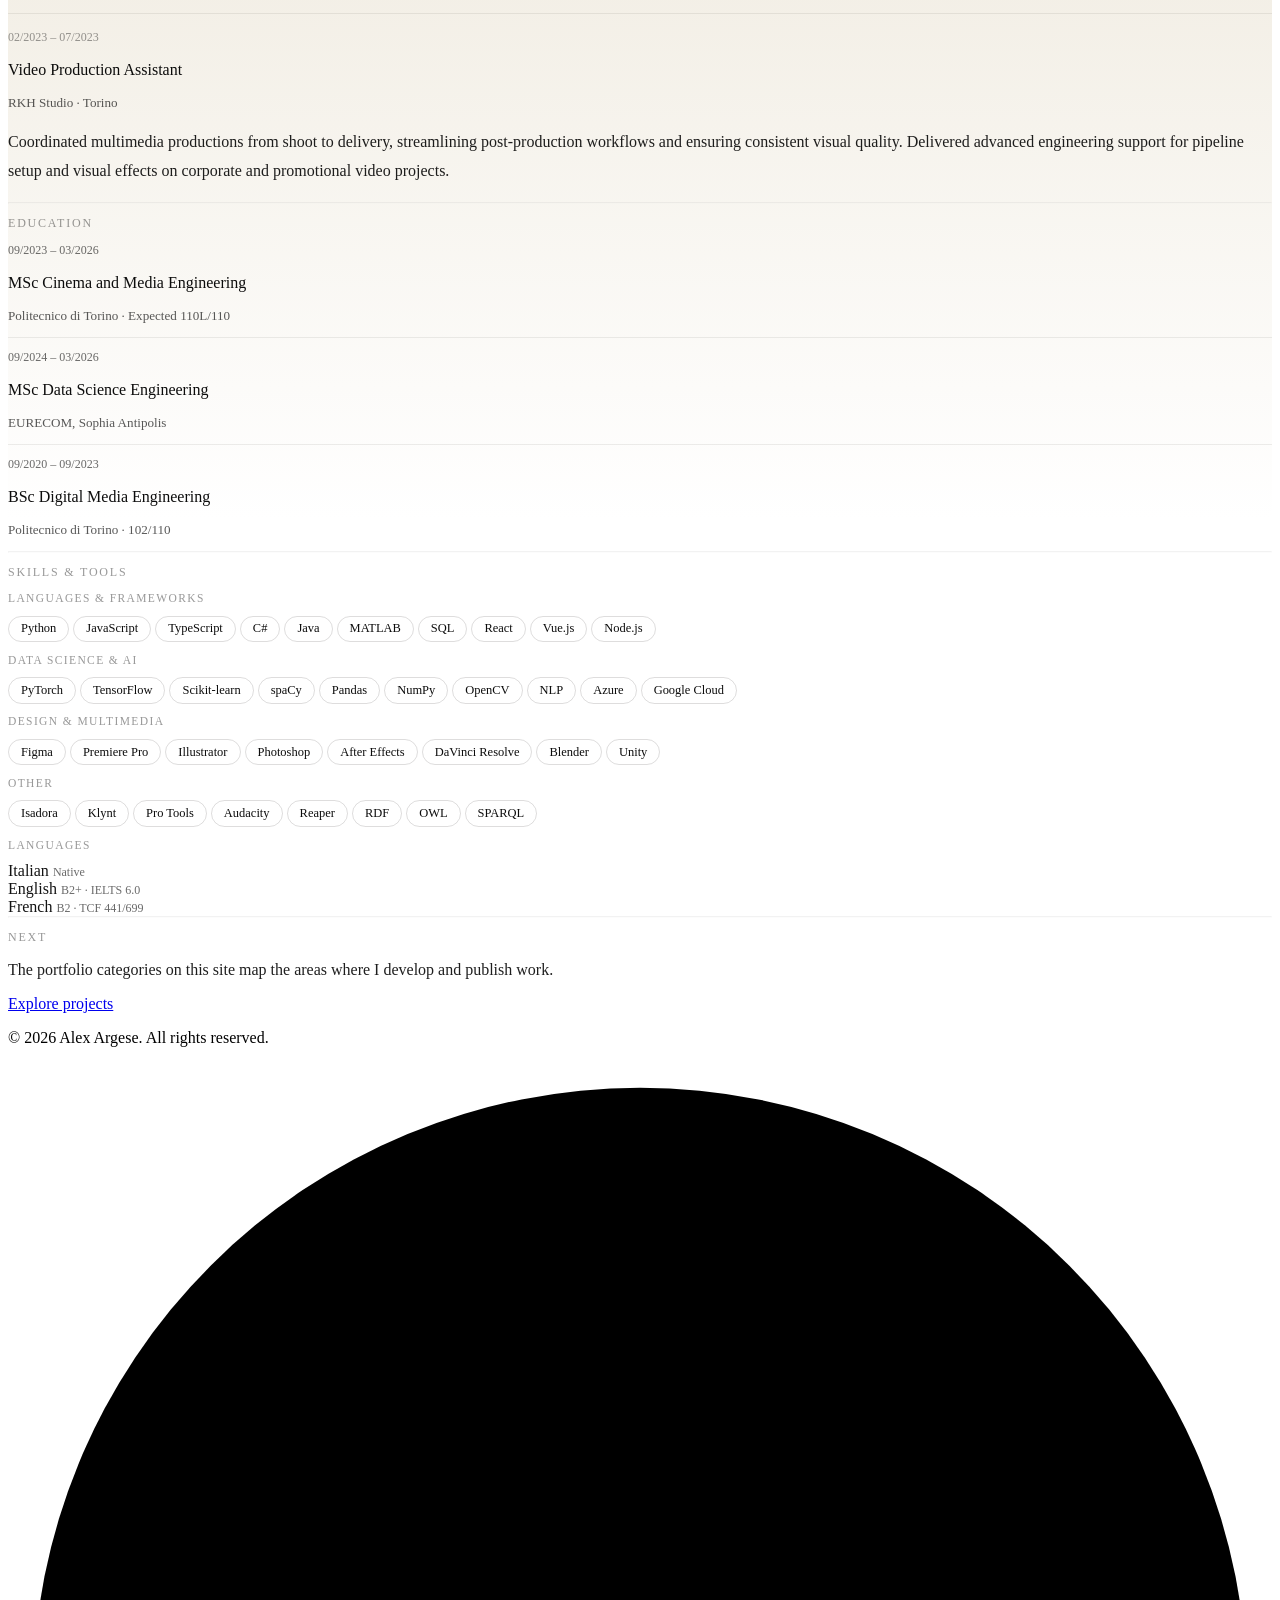
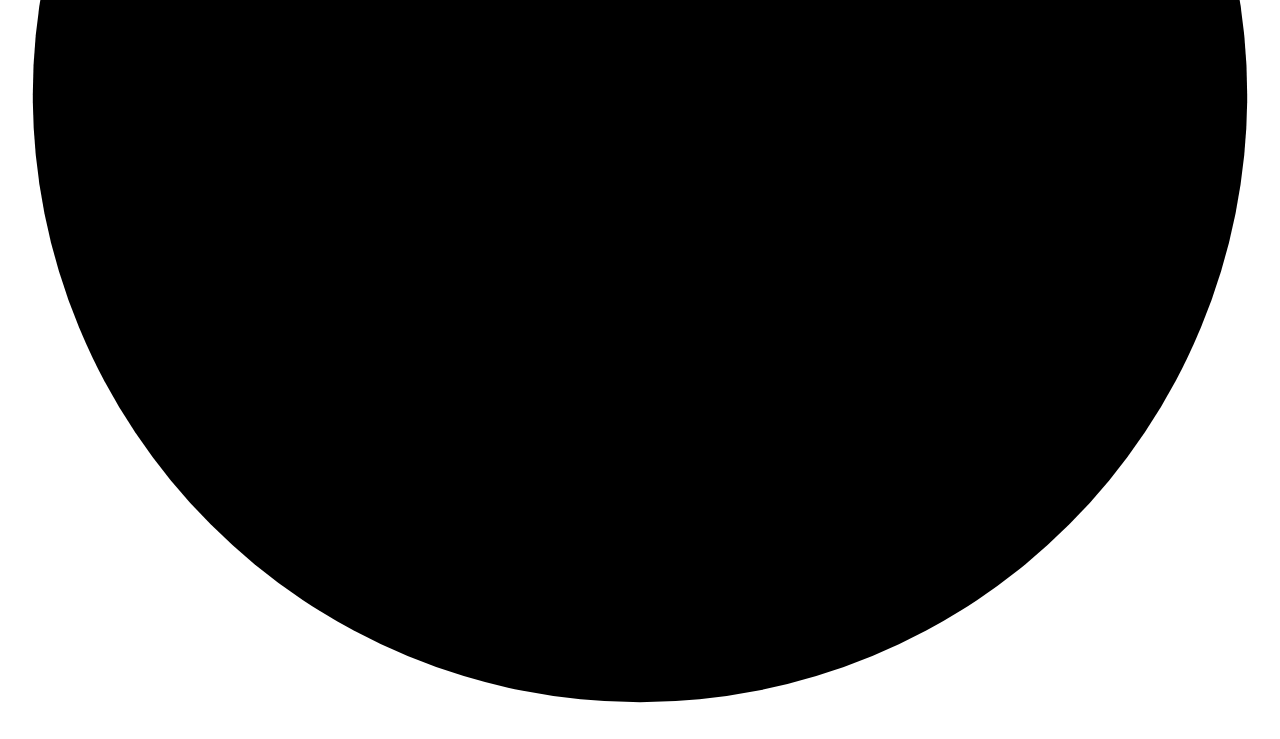
==== commit a7eca220: "SEO fix" ====
--- a/bio/index.html
+++ b/bio/index.html
@@ -2,30 +2,67 @@
 <html lang="en">
 <head>
   <meta charset="utf-8">
+
+
+
+
+
+
 <!-- Primary Meta Tags -->
-<title> Bio </title>
-<meta name="title" content=" Bio ">
-<meta name="description" content=" Biography of Alex Argese — Data Scientist and Cinema & Digital Media Engineer. ">
+<title>Alex Argese — Bio | Data Scientist & Cinema Engineer</title>
+<meta name="title" content="Alex Argese — Bio | Data Scientist & Cinema Engineer">
+<meta name="description" content="Biography of Alex Argese — MSc Data Science Engineering (EURECOM) and MSc Cinema & Digital Media Engineering (Politecnico di Torino). AI researcher, multimedia artist, full-stack developer.">
+<meta name="author" content="Alex Argese">
+<meta name="robots" content="index, follow">
+
+<!-- Canonical URL -->
+<link rel="canonical" href="https://alexargese.com/new-website/bio/">
 
 <!-- Open Graph / Facebook -->
-<meta property="og:type" content="website">
-<meta property="og:url" content=" /bio/ ">
-<meta property="og:title" content=" Bio ">
-<meta property="og:description" content=" Biography of Alex Argese — Data Scientist and Cinema & Digital Media Engineer. ">
-
-<meta property="og:image" content="/new-website/assets/img/favicon.webp" />
+<meta property="og:type" content="profile">
+<meta property="og:url" content="https://alexargese.com/new-website/bio/">
+<meta property="og:title" content="Alex Argese — Bio | Data Scientist & Cinema Engineer">
+<meta property="og:description" content="Biography of Alex Argese — MSc Data Science Engineering (EURECOM) and MSc Cinema & Digital Media Engineering (Politecnico di Torino). AI researcher, multimedia artist, full-stack developer.">
+<meta property="og:locale" content="en_US">
+<meta property="og:site_name" content="Alex Argese">
+
+<meta property="og:image" content="https://alexargese.com/new-website/assets/img/photos/alex-argese-data-scientist-portrait.png">
+<meta property="og:image:alt" content="Alex Argese — Bio | Data Scientist & Cinema Engineer">
 
 
 <!-- Twitter -->
 <meta property="twitter:card" content="summary_large_image">
-<meta property="twitter:url" content="/bio/">
-<meta property="twitter:title" content=" Bio ">
-<meta property="twitter:description" content=" Biography of Alex Argese — Data Scientist and Cinema & Digital Media Engineer. ">
-
-<meta property="twitter:image" content="/new-website/assets/img/favicon.webp" />
-
-
-<meta name="viewport" content="width=device-width, initial-scale=1.0" />
+<meta property="twitter:url" content="https://alexargese.com/new-website/bio/">
+<meta property="twitter:title" content="Alex Argese — Bio | Data Scientist & Cinema Engineer">
+<meta property="twitter:description" content="Biography of Alex Argese — MSc Data Science Engineering (EURECOM) and MSc Cinema & Digital Media Engineering (Politecnico di Torino). AI researcher, multimedia artist, full-stack developer.">
+
+<meta property="twitter:image" content="https://alexargese.com/new-website/assets/img/photos/alex-argese-data-scientist-portrait.png">
+<meta property="twitter:image:alt" content="Alex Argese — Bio | Data Scientist & Cinema Engineer">
+
+
+<!-- JSON-LD Structured Data -->
+<script type="application/ld+json">
+{
+  "@context": "https://schema.org",
+  "@type": "Person",
+  "name": "Alex Argese",
+  "url": "https://alexargese.com/new-website/",
+  "image": "https://alexargese.com/new-website/assets/img/photos/alex-argese-data-scientist-portrait.png",
+  "jobTitle": "Data Scientist & Cinema and Digital Media Engineer",
+  "description": "Data Scientist and Cinema & Digital Media Engineer specialising in AI-generated storytelling, NLP, multimedia production, and full-stack web development.",
+  "sameAs": [
+    "https://github.com/AlexArgese",
+    "https://arxiv.org/search/?searchtype=author&query=Argese"
+  ],
+  "knowsAbout": ["Data Science", "Machine Learning", "NLP", "Computer Vision", "Scientific Storytelling", "VR/AR", "Film Production", "Web Development"],
+  "alumniOf": [
+    {"@type": "CollegeOrUniversity", "name": "Politecnico di Torino"},
+    {"@type": "CollegeOrUniversity", "name": "EURECOM"}
+  ]
+}
+</script>
+
+<meta name="viewport" content="width=device-width, initial-scale=1.0">
 
   <!-- Stylesheets-->
   <link rel="shortcut icon" href="/new-website/assets/img/favicon.webp" />
@@ -171,7 +208,7 @@
 
         
         <div class="img-mask mask-2 mx-auto mb-8" style="width: 160px; height: 160px;" data-cue="fadeIn">
-          <img src="/new-website/assets/img/photos/alex-photo.png" alt="Alex Argese" style="width: 100%; height: 100%; object-fit: cover;" />
+          <img src="/new-website/assets/img/photos/alex-argese-data-scientist-portrait.png" alt="Alex Argese — Data Scientist · Cinema &amp; Digital Media Engineer" style="width: 100%; height: 100%; object-fit: cover;" />
         </div>
         
 
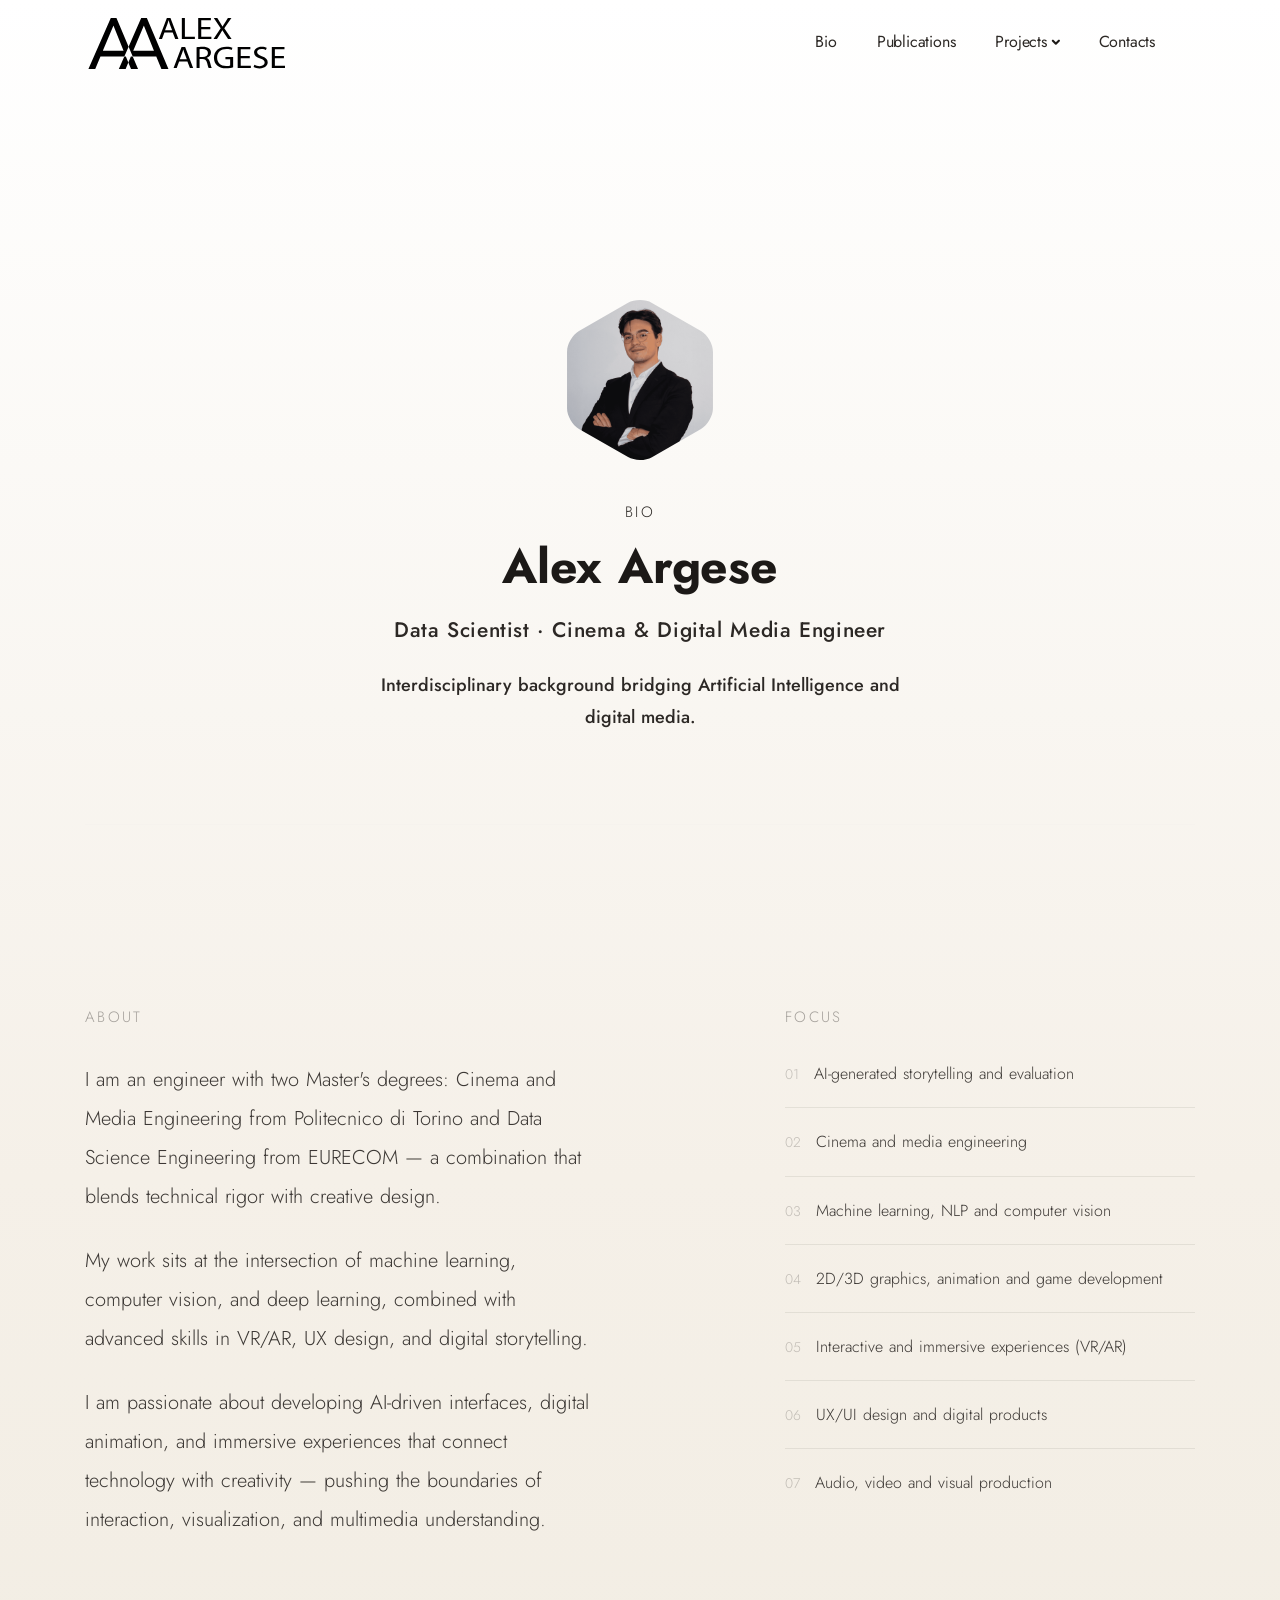
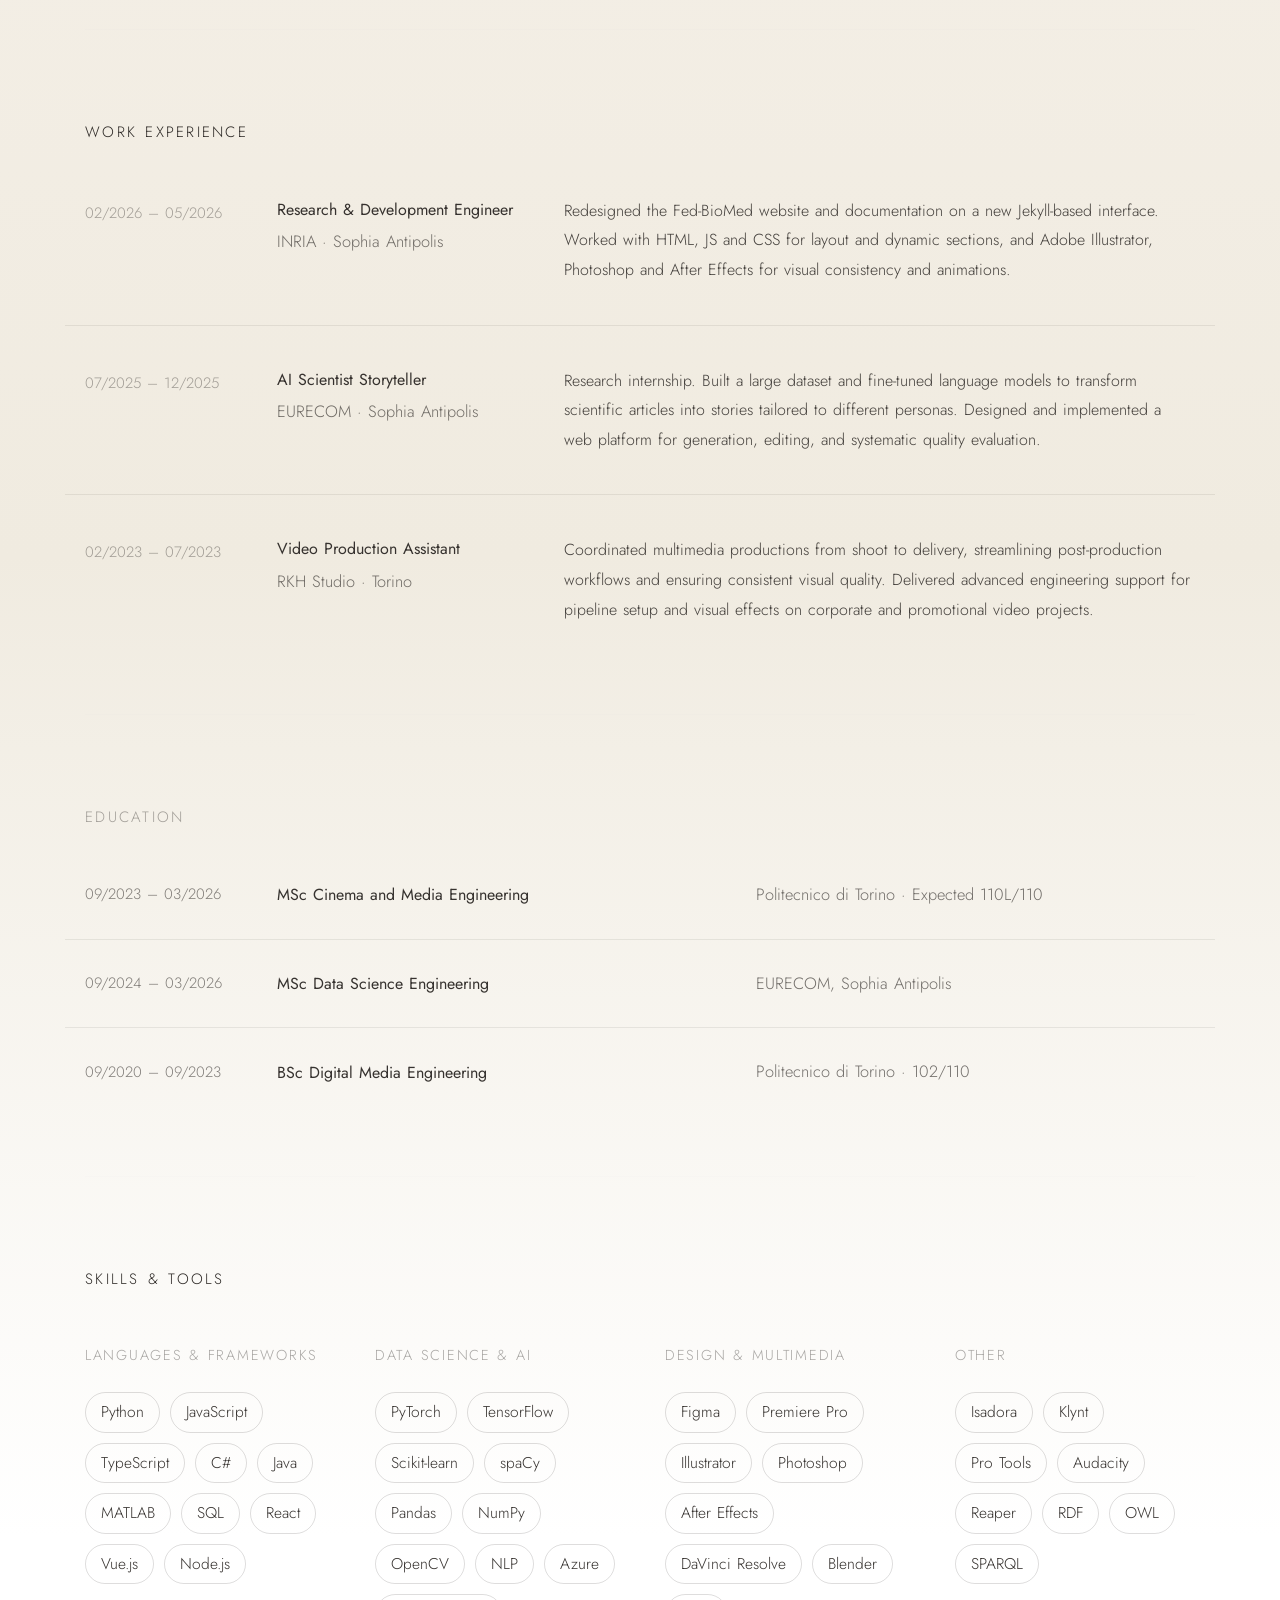
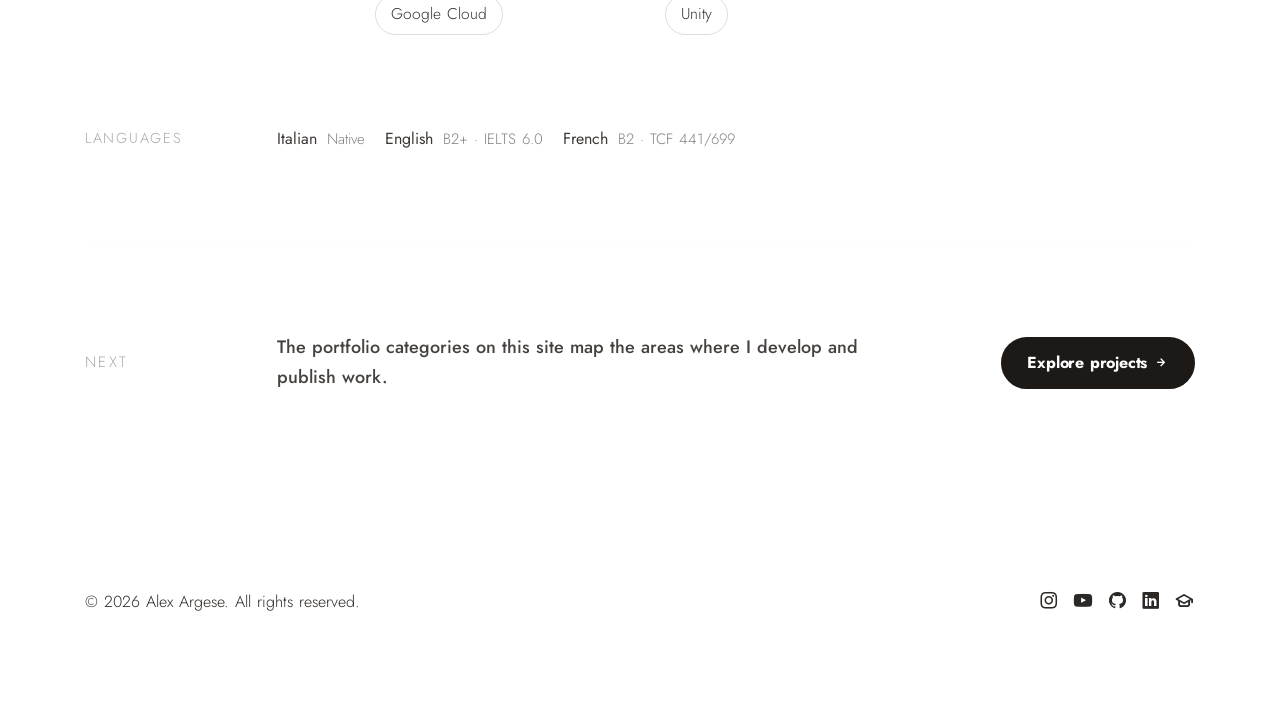
==== commit b0c01bdb: "deploy" ====
--- a/bio/index.html
+++ b/bio/index.html
@@ -16,27 +16,27 @@
 <meta name="robots" content="index, follow">
 
 <!-- Canonical URL -->
-<link rel="canonical" href="https://alexargese.com/new-website/bio/">
+<link rel="canonical" href="https://alexargese.github.io/bio/">
 
 <!-- Open Graph / Facebook -->
 <meta property="og:type" content="profile">
-<meta property="og:url" content="https://alexargese.com/new-website/bio/">
+<meta property="og:url" content="https://alexargese.github.io/bio/">
 <meta property="og:title" content="Alex Argese — Bio | Data Scientist & Cinema Engineer">
 <meta property="og:description" content="Biography of Alex Argese — MSc Data Science Engineering (EURECOM) and MSc Cinema & Digital Media Engineering (Politecnico di Torino). AI researcher, multimedia artist, full-stack developer.">
 <meta property="og:locale" content="en_US">
 <meta property="og:site_name" content="Alex Argese">
 
-<meta property="og:image" content="https://alexargese.com/new-website/assets/img/photos/alex-argese-data-scientist-portrait.png">
+<meta property="og:image" content="https://alexargese.github.io/assets/img/photos/alex-argese-data-scientist-portrait.png">
 <meta property="og:image:alt" content="Alex Argese — Bio | Data Scientist & Cinema Engineer">
 
 
 <!-- Twitter -->
 <meta property="twitter:card" content="summary_large_image">
-<meta property="twitter:url" content="https://alexargese.com/new-website/bio/">
+<meta property="twitter:url" content="https://alexargese.github.io/bio/">
 <meta property="twitter:title" content="Alex Argese — Bio | Data Scientist & Cinema Engineer">
 <meta property="twitter:description" content="Biography of Alex Argese — MSc Data Science Engineering (EURECOM) and MSc Cinema & Digital Media Engineering (Politecnico di Torino). AI researcher, multimedia artist, full-stack developer.">
 
-<meta property="twitter:image" content="https://alexargese.com/new-website/assets/img/photos/alex-argese-data-scientist-portrait.png">
+<meta property="twitter:image" content="https://alexargese.github.io/assets/img/photos/alex-argese-data-scientist-portrait.png">
 <meta property="twitter:image:alt" content="Alex Argese — Bio | Data Scientist & Cinema Engineer">
 
 
@@ -46,8 +46,8 @@
   "@context": "https://schema.org",
   "@type": "Person",
   "name": "Alex Argese",
-  "url": "https://alexargese.com/new-website/",
-  "image": "https://alexargese.com/new-website/assets/img/photos/alex-argese-data-scientist-portrait.png",
+  "url": "https://alexargese.github.io/",
+  "image": "https://alexargese.github.io/assets/img/photos/alex-argese-data-scientist-portrait.png",
   "jobTitle": "Data Scientist & Cinema and Digital Media Engineer",
   "description": "Data Scientist and Cinema & Digital Media Engineer specialising in AI-generated storytelling, NLP, multimedia production, and full-stack web development.",
   "sameAs": [
@@ -65,10 +65,10 @@
 <meta name="viewport" content="width=device-width, initial-scale=1.0">
 
   <!-- Stylesheets-->
-  <link rel="shortcut icon" href="/new-website/assets/img/favicon.webp" />
-<link rel="stylesheet" href="/new-website/assets/css/plugins.css">
-
-<link rel="stylesheet" href="/new-website/assets/css/styles.css">
+  <link rel="shortcut icon" href="/assets/img/favicon.webp" />
+<link rel="stylesheet" href="/assets/css/plugins.css">
+
+<link rel="stylesheet" href="/assets/css/styles.css">
 
 
 
@@ -88,9 +88,9 @@
     <div class="container flex-lg-row flex-nowrap align-items-center">
   
     <div class="navbar-brand w-100">
-      <a href="/new-website/">
-        
-          <img class="w-20" src="/new-website/assets/icons/alex_logo.svg" srcset="/new-website/assets/icons/alex_logo.svg 2x" alt="" />
+      <a href="/">
+        
+          <img class="w-20" src="/assets/icons/alex_logo.svg" srcset="/assets/icons/alex_logo.svg 2x" alt="" />
         
       </a>
     </div>
@@ -109,31 +109,31 @@
   
   
   <li class="nav-item">
-    <a class="nav-link" href="/new-website/bio/">Bio</a>
+    <a class="nav-link" href="/bio/">Bio</a>
   </li>
   
   
   
   <li class="nav-item">
-    <a class="nav-link" href="/new-website/publications/">Publications</a>
+    <a class="nav-link" href="/publications/">Publications</a>
   </li>
   
   
   
   <li class="nav-item dropdown">
-    <a class="nav-link dropdown-toggle" href="/new-website/projects/" data-bs-toggle="dropdown" data-nav-parent-link="true">Projects</a>
+    <a class="nav-link dropdown-toggle" href="/projects/" data-bs-toggle="dropdown" data-nav-parent-link="true">Projects</a>
     <ul class="dropdown-menu">
       
       
-      <li class="nav-item"><a class="dropdown-item" href="/new-website/research-projects/">Research projects</a></li>
-      
-      
-      
-      <li class="nav-item"><a class="dropdown-item" href="/new-website/websites/">Websites</a></li>
-      
-      
-      
-      <li class="nav-item"><a class="dropdown-item" href="/new-website/multimedia-projects/">Multimedia projects</a></li>
+      <li class="nav-item"><a class="dropdown-item" href="/research-projects/">Research projects</a></li>
+      
+      
+      
+      <li class="nav-item"><a class="dropdown-item" href="/websites/">Websites</a></li>
+      
+      
+      
+      <li class="nav-item"><a class="dropdown-item" href="/multimedia-projects/">Multimedia projects</a></li>
       
       
     </ul>
@@ -142,7 +142,7 @@
   
   
   <li class="nav-item">
-    <a class="nav-link" href="/new-website/contacts/">Contacts</a>
+    <a class="nav-link" href="/contacts/">Contacts</a>
   </li>
   
   
@@ -208,7 +208,7 @@
 
         
         <div class="img-mask mask-2 mx-auto mb-8" style="width: 160px; height: 160px;" data-cue="fadeIn">
-          <img src="/new-website/assets/img/photos/alex-argese-data-scientist-portrait.png" alt="Alex Argese — Data Scientist · Cinema &amp; Digital Media Engineer" style="width: 100%; height: 100%; object-fit: cover;" />
+          <img src="/assets/img/photos/alex-argese-data-scientist-portrait.png" alt="Alex Argese — Data Scientist · Cinema &amp; Digital Media Engineer" style="width: 100%; height: 100%; object-fit: cover;" />
         </div>
         
 
@@ -568,7 +568,7 @@
       </div>
 
       <div class="col-lg-3 mt-5 mt-lg-0 text-lg-end">
-        <a href="/new-website/projects/" class="btn btn-primary rounded-pill btn-icon btn-icon-end">
+        <a href="/projects/" class="btn btn-primary rounded-pill btn-icon btn-icon-end">
           Explore projects <i class="uil uil-arrow-right"></i>
         </a>
       </div>
@@ -625,9 +625,9 @@
   </div>
 
   <!-- Site Scripts-->
-  <script src="/new-website/assets/js/bootstrap.bundle.js"></script>
-<script src="/new-website/assets/js/plugins.js"></script>
-<script src="/new-website/assets/js/theme.js"></script>
+  <script src="/assets/js/bootstrap.bundle.js"></script>
+<script src="/assets/js/plugins.js"></script>
+<script src="/assets/js/theme.js"></script>
 
 </body>
 </html>
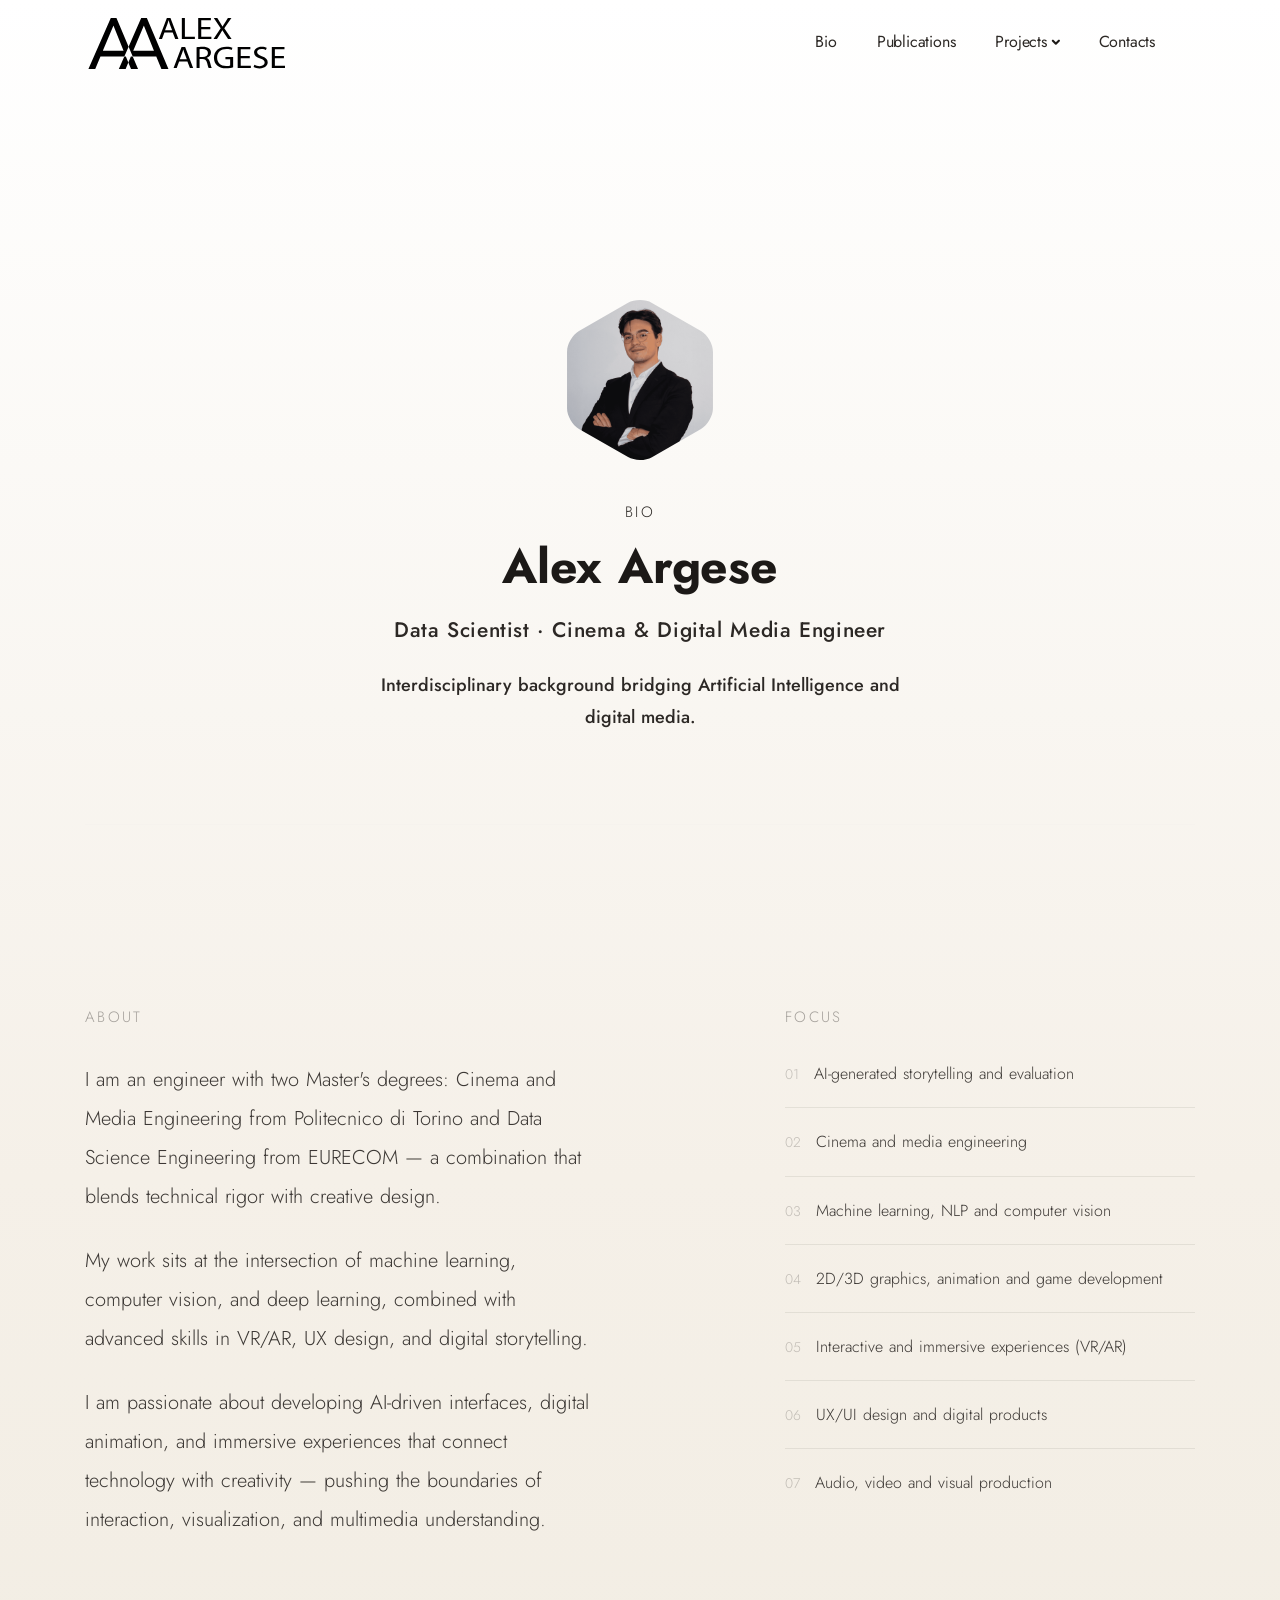
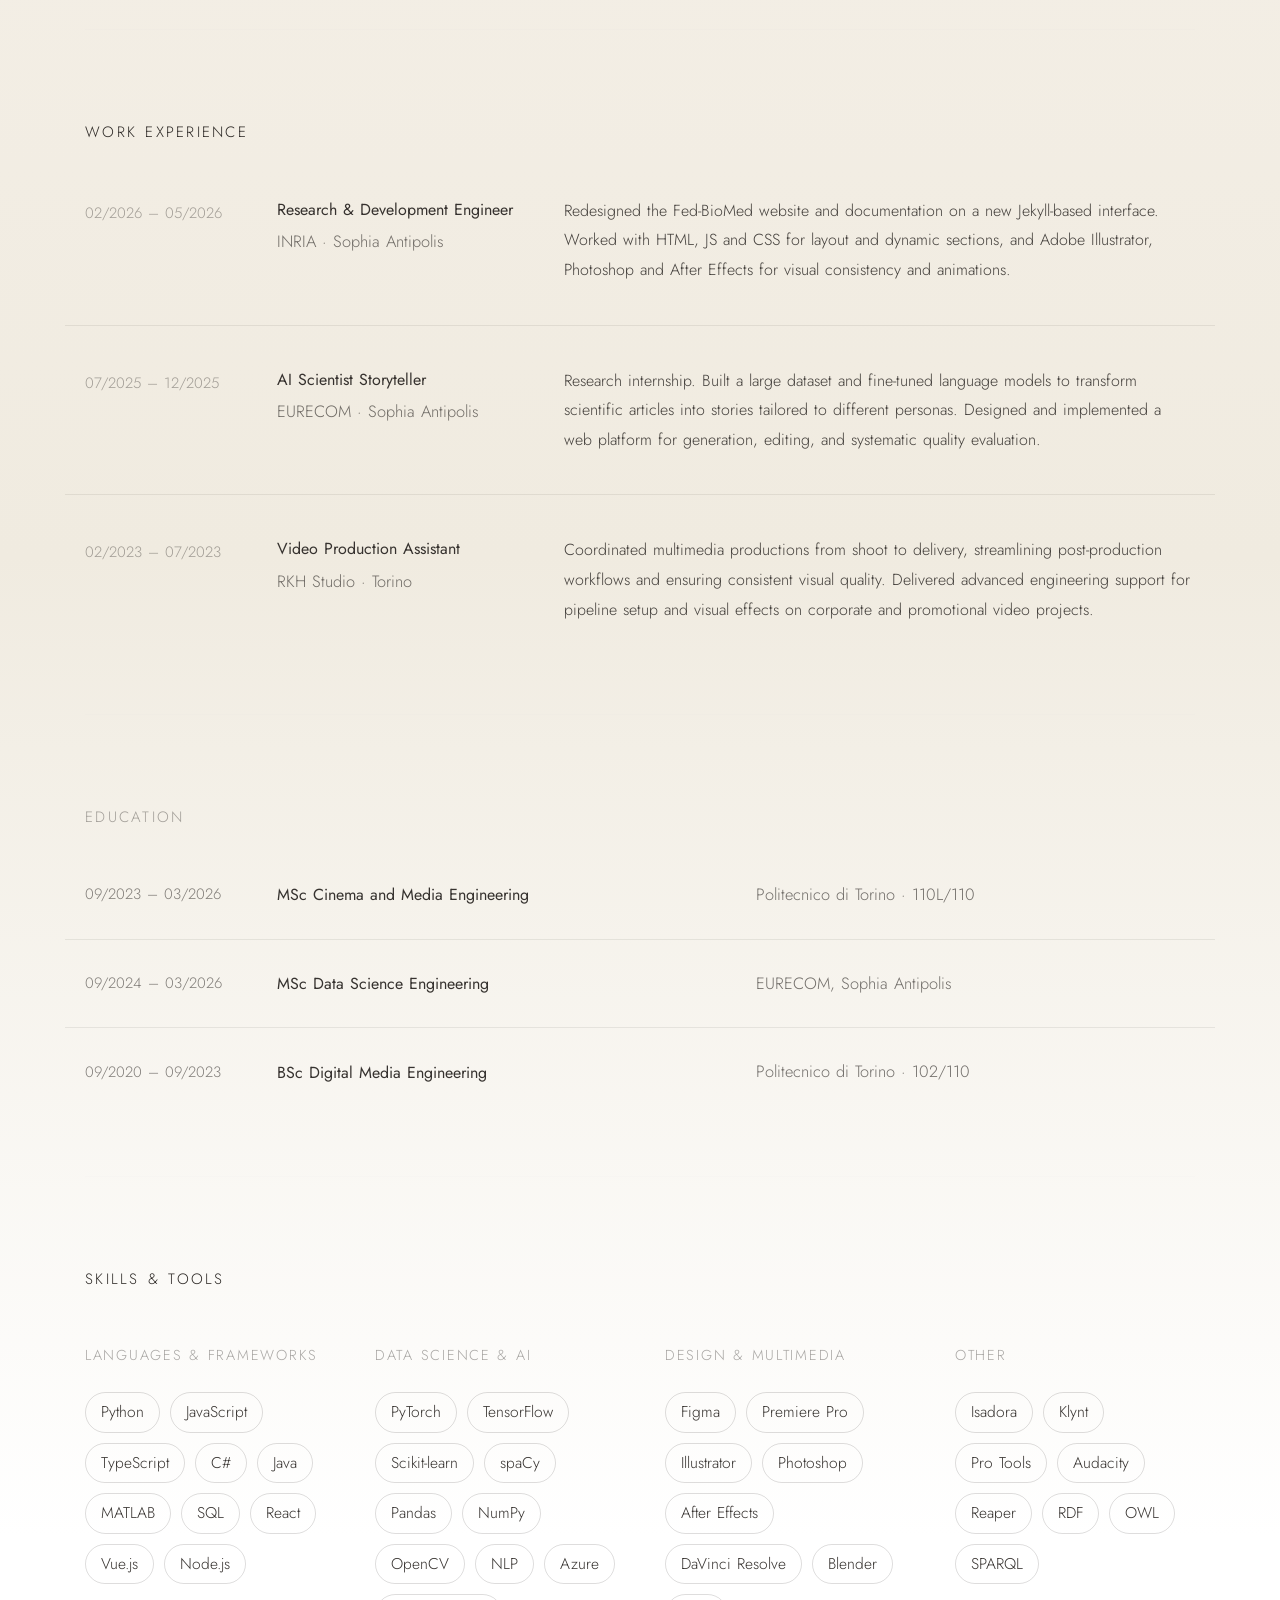
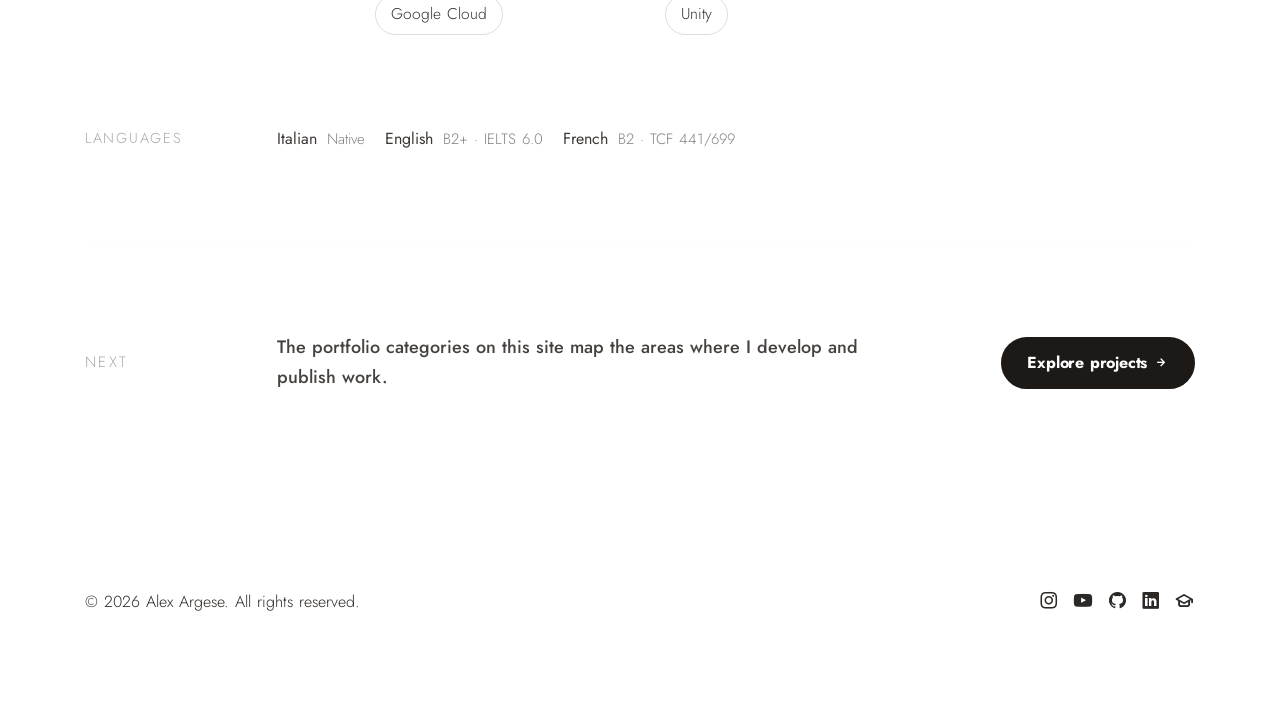
==== commit 400ee9e4: "deploy: 2026-06-19 09:33" ====
--- a/bio/index.html
+++ b/bio/index.html
@@ -26,7 +26,7 @@
 <meta property="og:locale" content="en_US">
 <meta property="og:site_name" content="Alex Argese">
 
-<meta property="og:image" content="https://alexargese.github.io/assets/img/photos/alex-argese-data-scientist-portrait.png">
+<meta property="og:image" content="https://alexargese.github.io/assets/img/alex_argese_og.png">
 <meta property="og:image:alt" content="Alex Argese — Bio | Data Scientist & Cinema Engineer">
 
 
@@ -36,7 +36,7 @@
 <meta property="twitter:title" content="Alex Argese — Bio | Data Scientist & Cinema Engineer">
 <meta property="twitter:description" content="Biography of Alex Argese — MSc Data Science Engineering (EURECOM) and MSc Cinema & Digital Media Engineering (Politecnico di Torino). AI researcher, multimedia artist, full-stack developer.">
 
-<meta property="twitter:image" content="https://alexargese.github.io/assets/img/photos/alex-argese-data-scientist-portrait.png">
+<meta property="twitter:image" content="https://alexargese.github.io/assets/img/alex_argese_og.png">
 <meta property="twitter:image:alt" content="Alex Argese — Bio | Data Scientist & Cinema Engineer">
 
 
@@ -381,7 +381,7 @@
         <p class="mb-0" style="font-weight: 400; opacity: 0.95;">MSc Cinema and Media Engineering</p>
       </div>
       <div class="col-lg-5 mt-1 mt-lg-0">
-        <p class="mb-0" style="font-size: 0.82rem; opacity: 0.65;">Politecnico di Torino · Expected 110L/110</p>
+        <p class="mb-0" style="font-size: 0.82rem; opacity: 0.65;">Politecnico di Torino · 110L/110</p>
       </div>
     </div>
     
